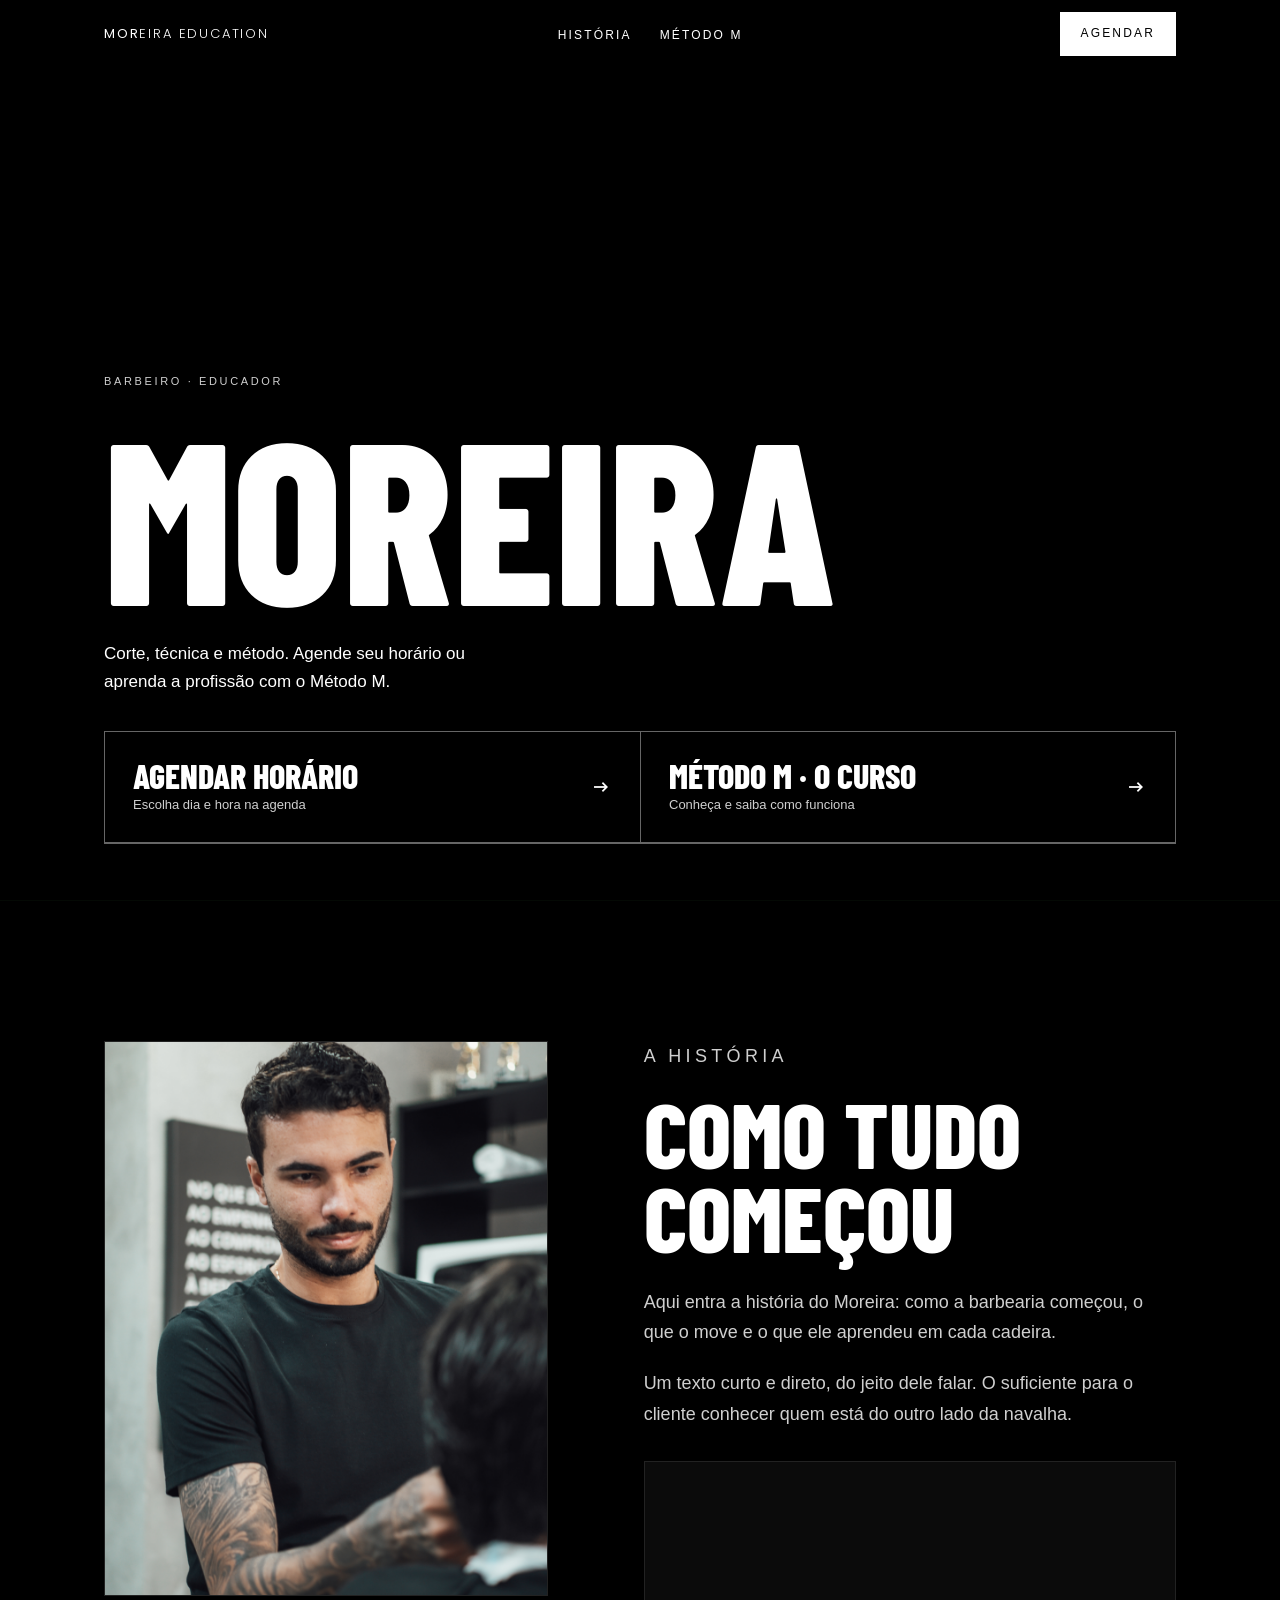
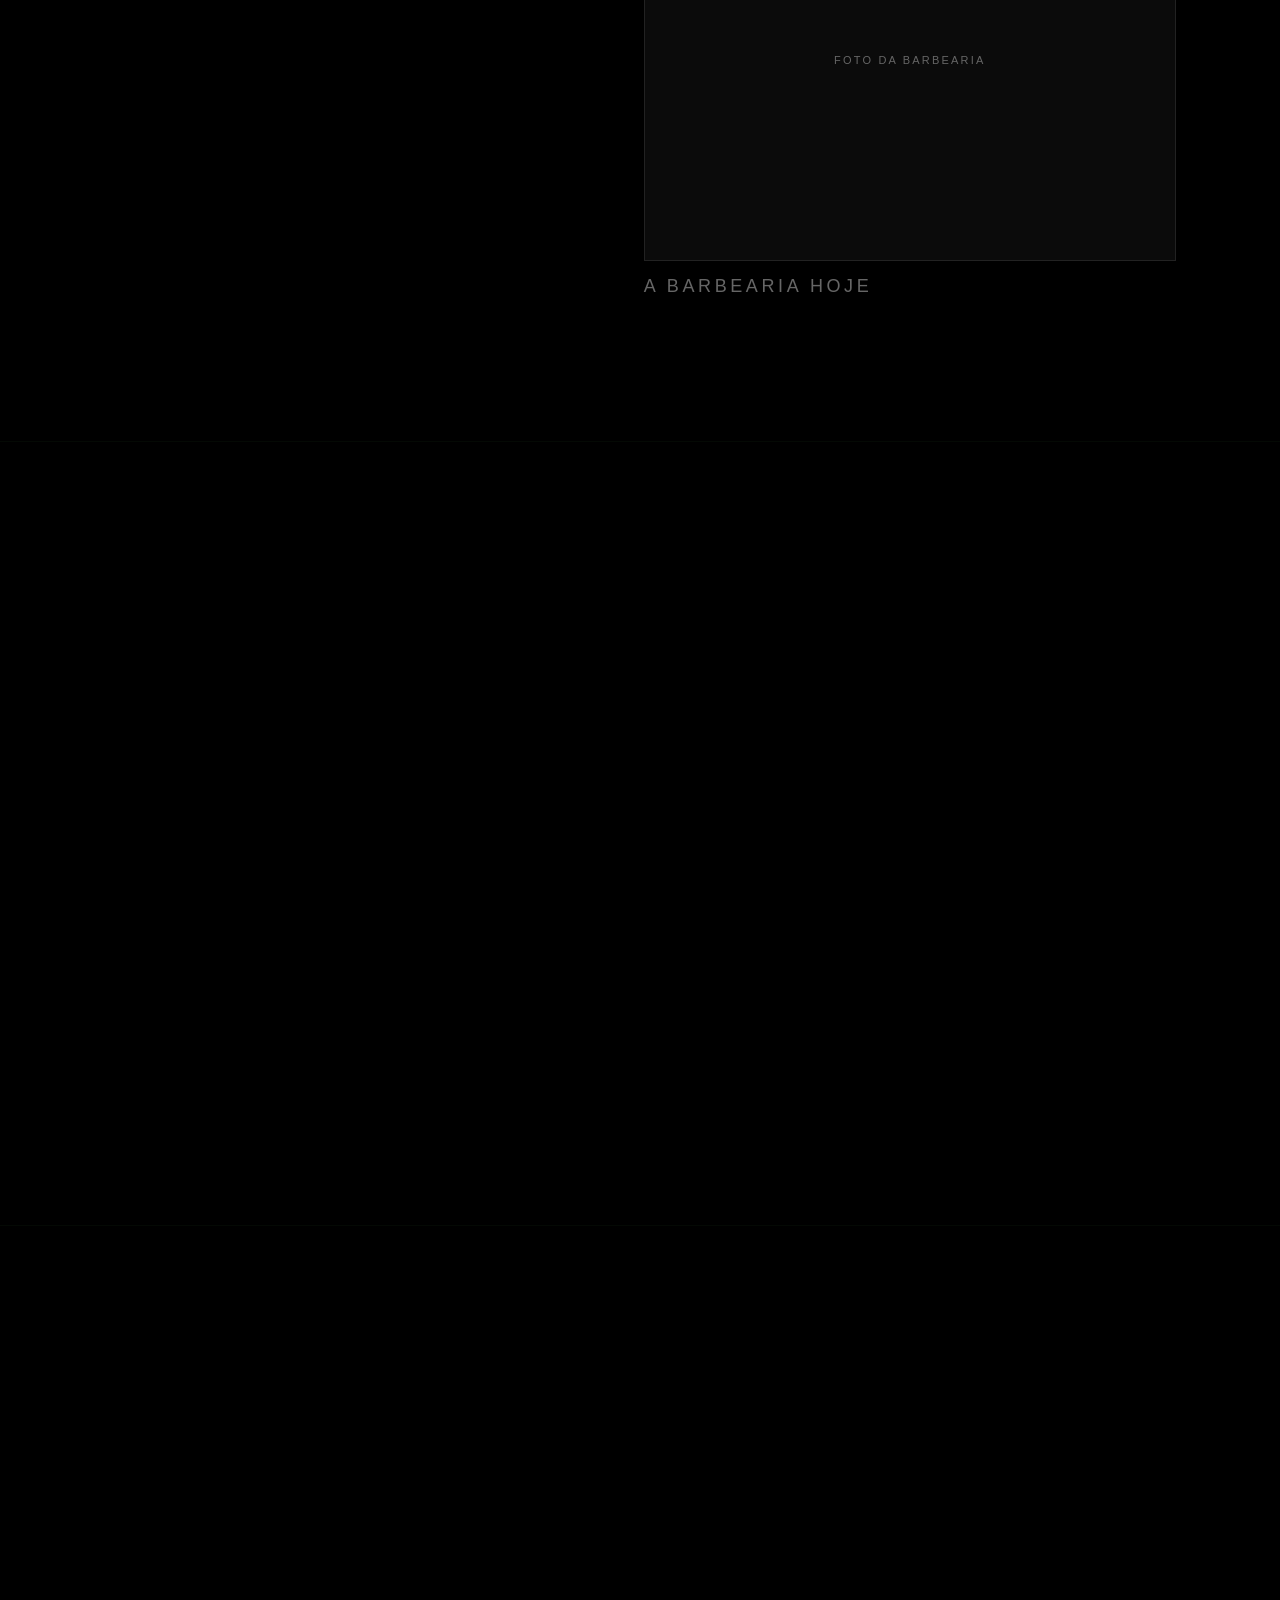
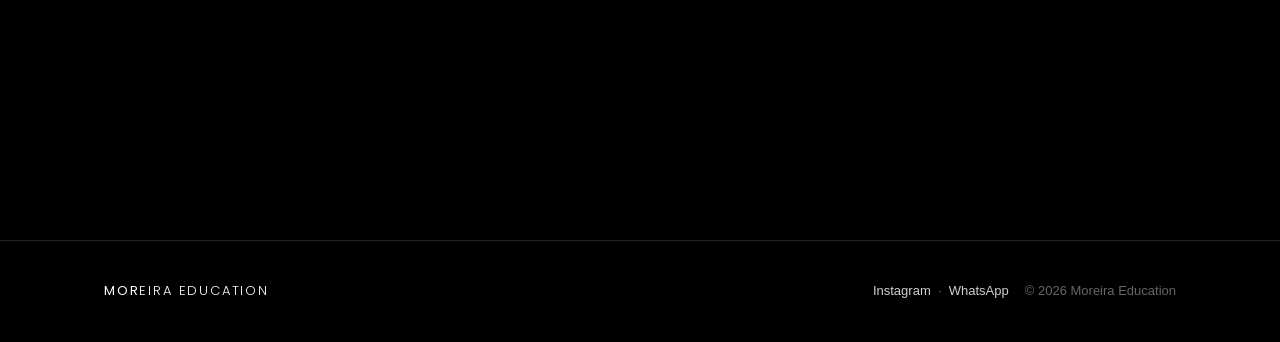
==== index.html @ 3496d78b "Add files via upload" ====
<!DOCTYPE html>
<html lang="pt-BR">

<head>
    <meta charset="utf-8">
    <meta name="viewport" content="width=device-width, initial-scale=1, viewport-fit=cover">
    <title>Moreira · Barbeiro e Método M</title>
    <link rel="preconnect" href="https://fonts.googleapis.com">
    <link rel="preconnect" href="https://fonts.gstatic.com" crossorigin>
    <link rel="stylesheet"
        href="https://fonts.googleapis.com/css2?family=Material+Symbols+Outlined:opsz,wght,FILL,GRAD@24,400,0,0&icon_names=arrow_right_alt" />
    <link
        href="https://fonts.googleapis.com/css2?family=Barlow+Condensed:wght@700;800&family=Poppins:wght@300;400&display=swap"
        rel="stylesheet">
    <link rel="stylesheet" href="styles.css">
</head>

<body>

    <header>
        <div class="wrap bar">
            <a href="#topo" class="wm" aria-label="Moreira Education"><b>MOR</b><i>EIRA EDUCATION</i></a>
            <nav aria-label="Principal"><a href="#historia">História</a><a href="#metodo">Método M</a></nav>
            <a class="btn" data-link="agenda" href="#">Agendar</a>
        </div>
    </header>

    <main id="topo">
        <section class="hero" id="hero">
            <div id="vid"></div>
            <div class="veil"></div>
            <div class="wrap">
                <div class="hero-top">
                    <div class="hero-text rv">
                        <p class="eyebrow">Barbeiro · Educador</p>
                        <h1>Moreira</h1>
                        <p class="sub">Corte, técnica e método. Agende seu horário ou aprenda a profissão com o Método
                            M.</p>
                    </div>
                    <div class="hero-foto" data-slot="moreiraPng" data-alt="Moreira"></div>
                </div>

                <div class="two rv">
                    <a data-link="agenda" href="#"><span>
                            <h3>Agendar horário</h3><small>Escolha dia e hora na agenda</small>
                        </span><span class="material-symbols-outlined ar">arrow_right_alt</span></a>
                    <a data-link="curso" href="#metodo"><span>
                            <h3>Método M · O curso</h3><small>Conheça e saiba como funciona</small>
                        </span><span class="material-symbols-outlined ar">arrow_right_alt</span></a>
                </div>
            </div>
        </section>

        <section id="historia">
            <div class="wrap story">
                <div class="a rv">
                    <div class="media r45" data-slot="moreira"><span class="ph">Foto do Moreira</span></div>
                </div>
                <div class="txt rv">
                    <p class="eyebrow">A história</p>
                    <h2>Como tudo começou</h2>
                    <p>Aqui entra a história do Moreira: como a barbearia começou, o que o move e o que ele aprendeu em
                        cada cadeira.</p>
                    <p>Um texto curto e direto, do jeito dele falar. O suficiente para o cliente conhecer quem está do
                        outro lado da navalha.</p>
                    <div class="b">
                        <div class="media r43" data-slot="barbearia" style="margin-top:32px"><span class="ph">Foto da
                                barbearia</span></div>
                        <p class="cap">A barbearia hoje</p>
                    </div>
                </div>
            </div>
        </section>

        <section id="metodo">
            <div class="wrap m">
                <div>
                    <p class="eyebrow rv">O curso</p>
                    <h2 class="rv">Método M</h2>
                    <p class="lead rv">O passo a passo que o Moreira usa na cadeira, organizado para você aprender com
                        clareza e aplicar desde o primeiro dia.</p>
                    <ul class="pts rv">
                        <li><span>01</span>Técnica explicada de forma simples</li>
                        <li><span>02</span>Do básico ao atendimento completo</li>
                        <li><span>03</span>Feito por quem vive a profissão</li>
                    </ul>
                    <a class="btn rv" data-link="curso" href="#">Saiba mais sobre o curso</a>
                </div>
                <div class="bigm rv" aria-hidden="true">M</div>
            </div>
        </section>

        <section class="cta" id="fim">
            <div class="wrap">
                <h2 class="rv">Pronto<br>pra começar?</h2>
                <div class="row rv">
                    <a class="btn" data-link="agenda" href="#">Agendar horário</a>
                    <a class="btn o" data-link="curso" href="#">Conhecer o Método M</a>
                </div>
            </div>
        </section>
    </main>

    <footer>
        <div class="wrap f">
            <span class="wm" style="color:var(--w)"><b>MOR</b><i>EIRA EDUCATION</i></span>
            <span><a href="#">Instagram</a> &nbsp;·&nbsp; <a href="#">WhatsApp</a></span>
            <span>© 2026 Moreira Education</span>
        </div>
    </footer>

    <div class="dock" id="dock">
        <a class="btn" data-link="agenda" href="#">Agendar</a>
        <a class="btn o" data-link="curso" href="#">Método M</a>
    </div>

    <script src="script.js"></script>
</body>

</html>
---- styles.css ----
:root {
    --k: #000000;
    --w: #fff;
    --g: #666;
    --l: #CFCFCF;
    --t: 'Barlow Condensed', 'Arial Narrow', 'Helvetica Neue', Arial, sans-serif;
    --b: Helvetica, 'Liberation Sans', Arial, sans-serif;
    --p: 'Poppins', Helvetica, Arial, sans-serif;
    --pad: 22px;
    box-sizing: border-box;
    padding-top: env(safe-area-inset-top, 0px)
}

*,
*::before,
*::after {
    box-sizing: inherit
}

html {
    scroll-behavior: smooth;
    scroll-padding-top: 60px;
    -webkit-text-size-adjust: 100%
}

body {
    margin: 0;
    background: var(--k);
    color: var(--w);
    font-family: var(--b);
    line-height: 1.6;
    font-size: 16px;
    padding-bottom: calc(84px + env(safe-area-inset-bottom, 0px))
}

a {
    color: inherit;
    text-decoration: none;
    -webkit-tap-highlight-color: transparent
}

p {
    margin: 0;
    color: var(--l)
}

.wrap {
    max-width: 1200px;
    margin: 0 auto;
    padding: 0 var(--pad)
}

h1,
h2,
h3 {
    font-family: var(--t);
    font-weight: 800;
    text-transform: uppercase;
    line-height: .92;
    margin: 0
}

h1 {
    font-size: clamp(88px, 27vw, 230px)
}

h2 {
    font-size: clamp(46px, 14vw, 92px)
}

h3 {
    font-size: 34px
}

.eyebrow {
    font-size: 11px;
    letter-spacing: .24em;
    text-transform: uppercase;
    color: var(--l);
    margin-bottom: 18px
}

section {
    padding: 72px 0;
    border-top: 1px solid #2422
}

.wm {
    font-family: var(--p);
    text-transform: uppercase;
    letter-spacing: .14em;
    font-size: 13px;
    white-space: nowrap
}

.wm b {
    font-weight: 400
}

.wm i {
    font-style: normal;
    font-weight: 300
}

header {
    position: fixed;
    top: 0;
    left: 0;
    right: 0;
    z-index: 20;
    padding-top: env(safe-area-inset-top, 0px);
    background: rgba(0, 0, 0, .72);
    -webkit-backdrop-filter: blur(8px);
    backdrop-filter: blur(8px)
}

.bar {
    display: flex;
    align-items: center;
    justify-content: space-between;
    height: 56px;
    gap: 16px
}

.bar nav,
.bar .btn {
    display: none
}

.btn {
    display: block;
    text-align: center;
    font-size: 12px;
    letter-spacing: .18em;
    text-transform: uppercase;
    padding: 19px 24px;
    border: 1px solid var(--w);
    background: var(--w);
    color: var(--k);
    transition: background .3s, color .3s
}

.btn:active,
.btn:hover {
    background: var(--k);
    color: var(--w);
}

.btn.o {
    background: transparent;
    color: var(--w)
}

.btn.o:active,
.btn.o:hover {
    background: var(--w);
    color: var(--k)
}

/* hero com vídeo */
.hero {
    position: relative;
    border-top: 0;
    min-height: 100svh;
    display: flex;
    flex-direction: column;
    justify-content: flex-end;
    padding: 96px 0 28px;
    overflow: hidden
}

.hero video {
    position: absolute;
    inset: 0;
    width: 100%;
    height: 100%;
    object-fit: cover
}

.veil {
    position: absolute;
    inset: 0;
    background: rgba(0, 0, 0, .5)
}

.hero .wrap {
    position: relative;
    width: 100%
}

.hero .sub {
    font-size: 17px;
    max-width: 420px;
    margin: 20px 0 36px;
    color: var(--w)
}

.two {
    border-top: 1px solid rgba(255, 255, 255, .4)
}

.two a {
    display: flex;
    justify-content: space-between;
    align-items: center;
    gap: 16px;
    padding: 22px 0;
    border-bottom: 1px solid rgba(255, 255, 255, .4);
    background: rgba(0, 0, 0, .35);
    transition: padding .3s
}

.two a:active {
    padding-left: 10px
}

.two small {
    display: block;
    margin-top: 6px;
    font-size: 13px;
    color: var(--l);
    line-height: 1.3
}

.two .ar {
    font-size: 22px
}


/* mídia */
.media {
    position: relative;
    background: #0b0b0b;
    border: 1px solid #222;
    overflow: hidden
}

.media img {
    display: block;
    width: 100%;
    height: 100%;
    object-fit: cover
}

.media .ph {
    position: absolute;
    inset: 0;
    display: flex;
    align-items: center;
    justify-content: center;
    text-align: center;
    padding: 16px;
    font-size: 11px;
    letter-spacing: .2em;
    text-transform: uppercase;
    color: var(--g)
}

.r45 {
    aspect-ratio: 4/5
}

.r43 {
    aspect-ratio: 4/3
}

/* história */
.story {
    display: grid;
    gap: 36px
}

.story .txt p {
    font-size: 18px;
    line-height: 1.7
}

.story .txt p+p {
    margin-top: 20px
}

.story .txt h2 {
    margin-bottom: 28px
}

.cap {
    font-size: 11px;
    letter-spacing: .2em;
    text-transform: uppercase;
    color: var(--g);
    margin-top: 10px
}

.story .b {
    margin-top: 8px
}

/* método */
.m .lead {
    font-size: 18px;
    margin: 26px 0 32px
}

.pts {
    list-style: none;
    margin: 0 0 36px;
    padding: 0;
    border-top: 1px solid #333
}

.pts li {
    padding: 16px 0;
    border-bottom: 1px solid #333;
    font-size: 15px;
    color: var(--l);
    display: flex;
    gap: 18px
}

.pts li span {
    color: var(--g);
    font-size: 12px;
    letter-spacing: .2em;
    padding-top: 3px
}

.bigm {
    display: none
}

.cta h2 {
    font-size: clamp(54px, 17vw, 130px);
    margin-bottom: 36px
}

.cta .row {
    display: grid;
    gap: 12px
}

footer {
    border-top: 1px solid #222;
    padding: 40px 0
}

.f {
    display: grid;
    gap: 16px;
    font-size: 13px;
    color: var(--g)
}

.f a {
    color: var(--l)
}

.dock {
    position: fixed;
    left: 0;
    right: 0;
    bottom: 0;
    z-index: 25;
    display: grid;
    grid-template-columns: 1fr 1fr;
    gap: 8px;
    padding: 10px var(--pad) calc(10px + env(safe-area-inset-bottom, 0px));
    background: var(--k);
    border-top: 1px solid #333;
    transform: translateY(110%);
    transition: transform .4s ease
}

.dock.show {
    transform: none
}

.dock .btn {
    padding: 16px 6px
}

.rv {
    opacity: 0;
    transform: translateX(90px);
    transition: opacity 1s ease, transform 1s ease
}

.rv.in {
    opacity: 1;
    transform: none;
    transition: 0.8s
}

.btn.rv.in {
    transition: 0.4s
}



@media (prefers-reduced-motion:reduce) {
    .rv {
        opacity: 1;
        transform: none;
        transition: none
    }

    html {
        scroll-behavior: auto
    }

    .dock {
        transition: none
    }
}

:focus-visible {
    outline: 2px solid var(--l);
    outline-offset: 3px
}

.hero-top {
    position: relative;
    min-height: 380px;
    display: flex;
    flex-direction: column;
    justify-content: flex-end
}

.hero-text {
    position: relative;
    z-index: 2
}

.hero-foto {
    position: absolute;
    right: calc(var(--pad) * -1);
    bottom: 0;
    height: 105%;
    max-width: 72%;
    z-index: 1
}

.hero-foto img {
    display: block;
    height: 70%;
    width: auto;
    object-fit: contain;
    object-position: bottom right
}

.hero .sub {
    display: none
}

@media (min-width:860px) {
    .hero .sub {
        display: block
    }

    .hero-top {
        min-height: 520px
    }

    .hero-foto {
        right: 0;
        height: 100%
    }

    :root {
        --pad: clamp(32px, 5vw, 72px)
    }

    body {
        font-size: 17px;
        padding-bottom: 0
    }

    section {
        padding: 140px 0
    }

    .bar {
        height: 68px
    }

    .bar nav {
        display: block
    }

    .bar nav a {
        font-size: 12px;
        letter-spacing: .18em;
        text-transform: uppercase;
        margin-right: 28px
    }

    .bar .btn {
        display: inline-block;
        padding: 11px 20px
    }

    header {
        position: fixed
    }

    .hero {
        padding-bottom: 56px
    }

    .two {
        display: grid;
        grid-template-columns: 1fr 1fr;
        gap: 0;
        border: 1px solid rgba(255, 255, 255, .4)
    }

    .two a {
        padding: 28px;
        border-bottom: 1px solid rgba(255, 255, 255, .4)
    }

    .two a+a {
        border-left: 1px solid rgba(255, 255, 255, .4)
    }

    .two a:hover {
        transition: 0.4s;
        background: var(--w);
        color: var(--k)
    }

    .two a:hover small {
        color: #333;
    }

    .two .ar {
        transition: 0.3s;
        color: var(--w);
    }

    .two a:hover .ar {
        display: inline-block;
        color: #333;
        transform: rotate(-35deg);
        font-size: 30px;
        font-weight: bolder;
    }

    .story {
        grid-template-columns: 5fr 6fr;
        gap: 96px;
        align-items: start
    }

    .m {
        display: grid;
        grid-template-columns: 7fr 5fr;
        gap: 96px;
        align-items: end
    }

    .m .btn {
        display: inline-block
    }

    .bigm {
        display: block;
        font-family: var(--t);
        font-weight: 800;
        font-size: clamp(220px, 28vw, 380px);
        line-height: .75;
        text-align: right
    }

    .cta .row {
        display: flex
    }

    .cta .btn {
        display: inline-block
    }

    .f {
        grid-template-columns: 1fr auto auto;
        align-items: center
    }

    .dock {
        display: none
    }
}
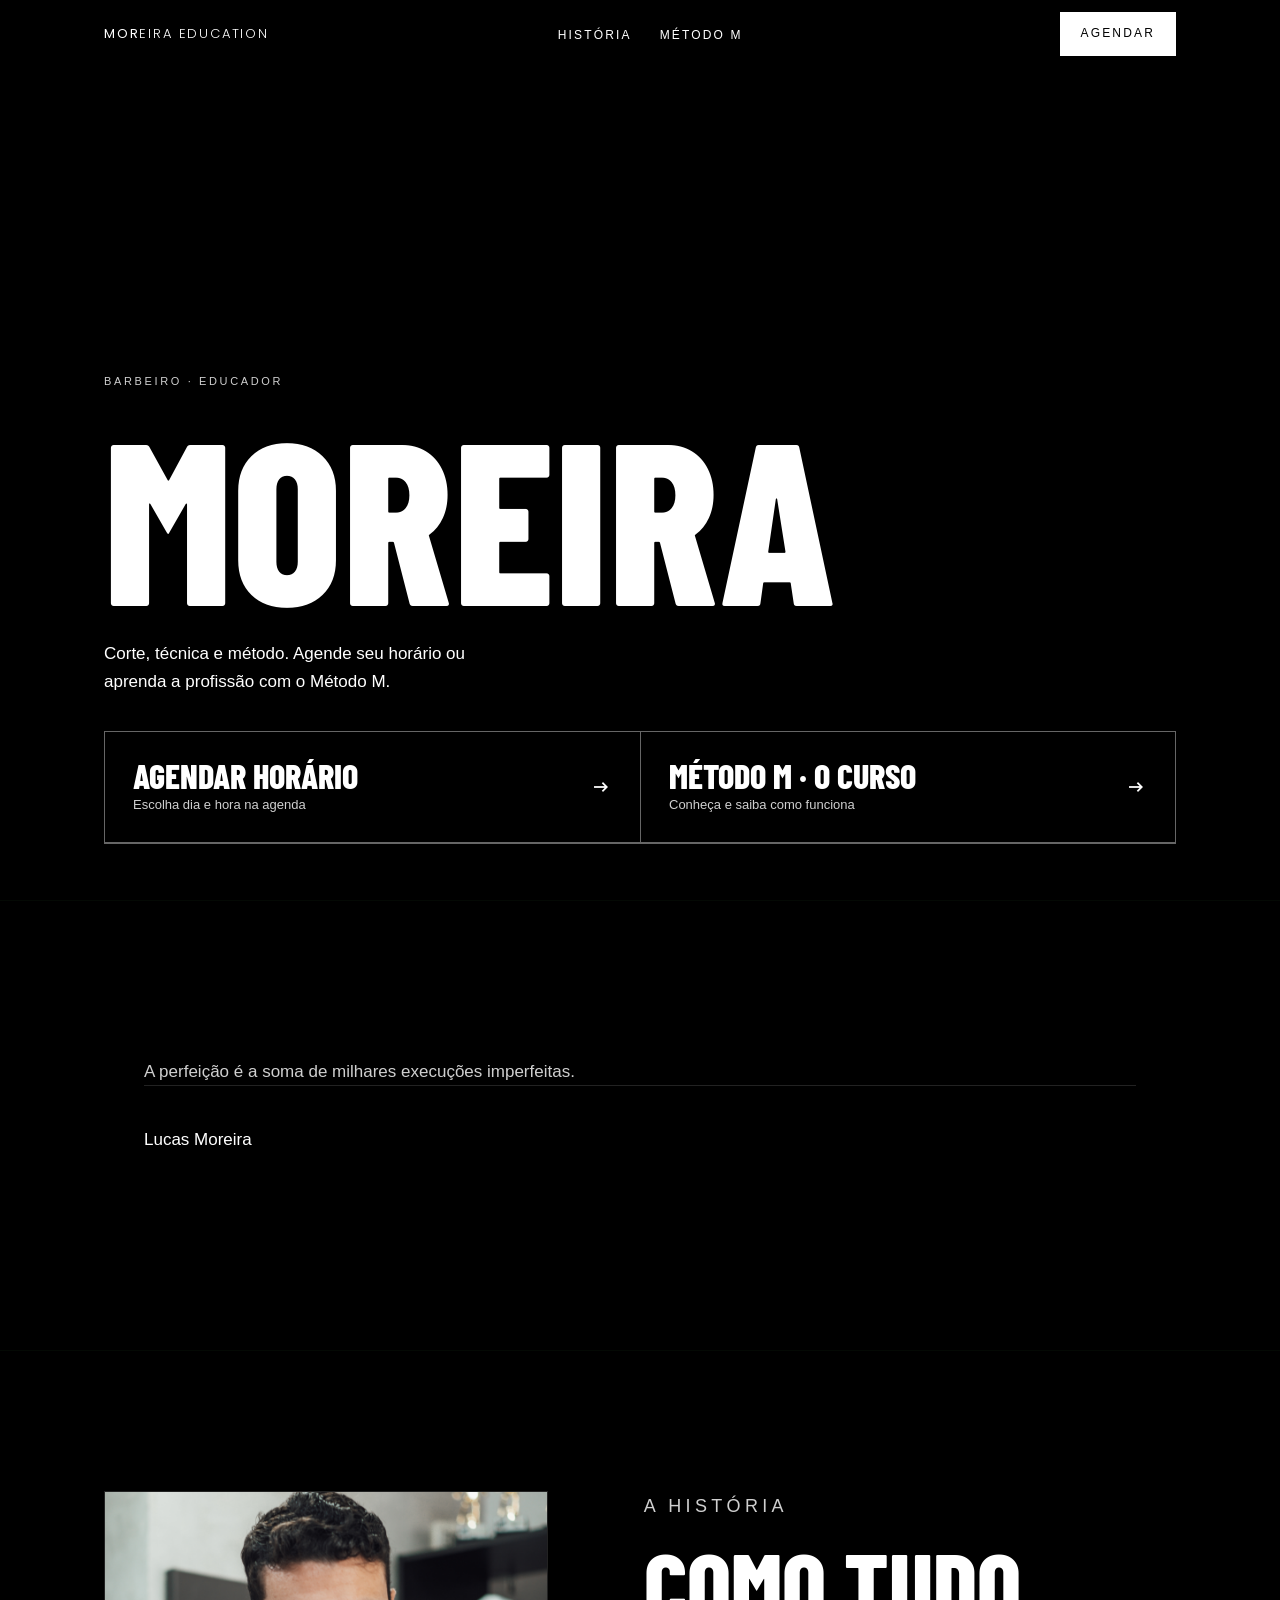
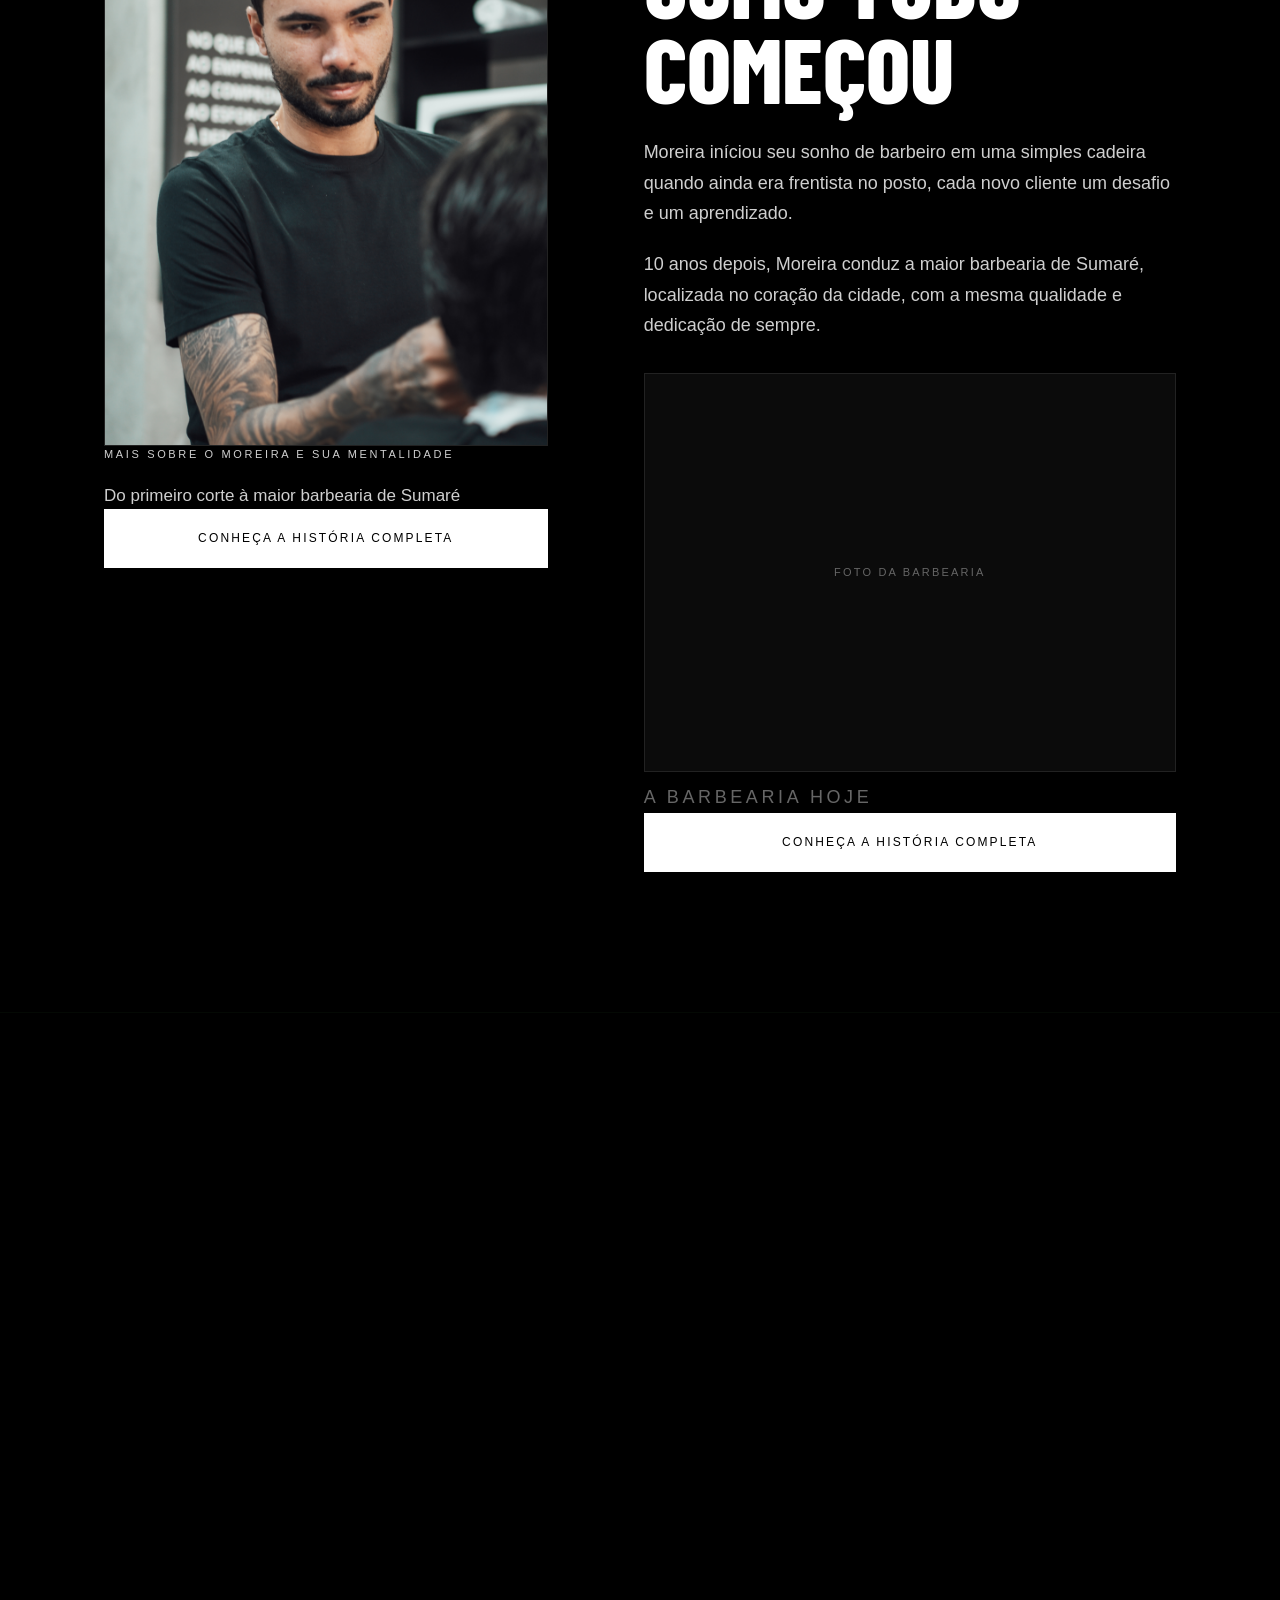
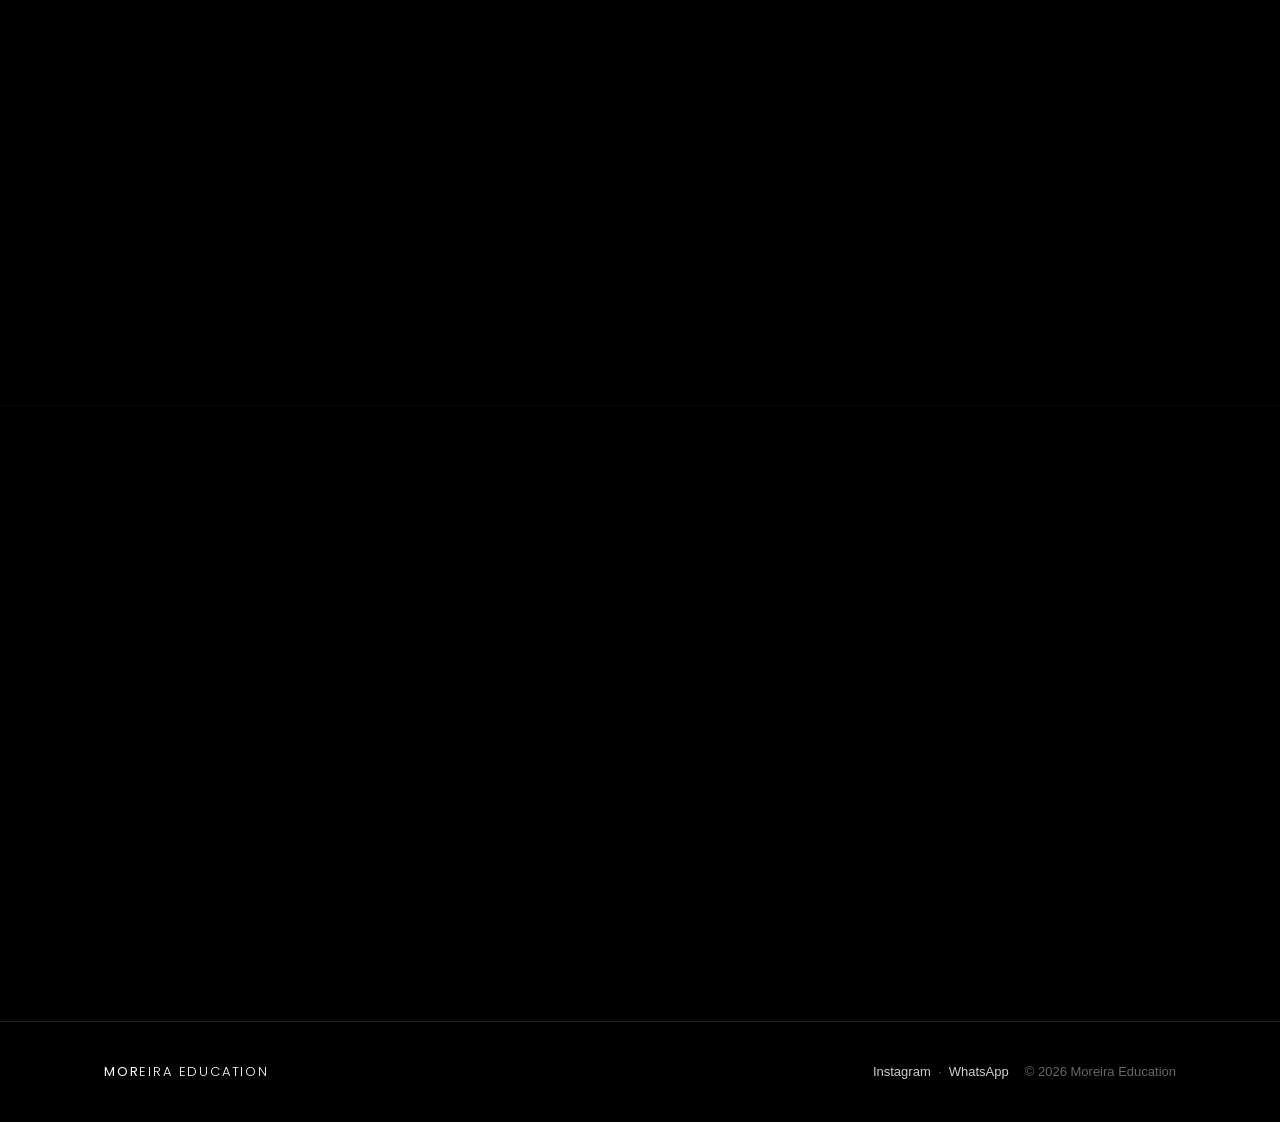
==== commit a3d39180: "Add quote section and update story content in HTML" ====
--- a/index.html
+++ b/index.html
@@ -51,22 +51,35 @@
             </div>
         </section>
 
+        <section class="citacao">
+            <div class="wrap">
+                <blockquote class="quote rv">
+                    <p>A perfeição é a soma de milhares execuções imperfeitas.</p>
+                    <footer>Lucas Moreira</footer>
+                </blockquote>
+            </div>
+        </section>
+
         <section id="historia">
             <div class="wrap story">
                 <div class="a rv">
                     <div class="media r45" data-slot="moreira"><span class="ph">Foto do Moreira</span></div>
+                    <div class="hist-cta">
+                        <p class="eyebrow">Mais sobre o Moreira e sua mentalidade</p>
+                        <p class="hist-t">Do primeiro corte à maior barbearia de Sumaré</p>
+                        <a class="btn btn-hist" href="historia.html">Conheça a história completa</a>
+                    </div>
                 </div>
                 <div class="txt rv">
                     <p class="eyebrow">A história</p>
                     <h2>Como tudo começou</h2>
-                    <p>Aqui entra a história do Moreira: como a barbearia começou, o que o move e o que ele aprendeu em
-                        cada cadeira.</p>
-                    <p>Um texto curto e direto, do jeito dele falar. O suficiente para o cliente conhecer quem está do
-                        outro lado da navalha.</p>
+                    <p>Moreira iníciou seu sonho de barbeiro em uma simples cadeira quando ainda era frentista no posto, cada novo cliente um desafio e um aprendizado.</p>
+                    <p>10 anos depois, Moreira conduz a maior barbearia de Sumaré, localizada no coração da cidade, com a mesma qualidade e dedicação de sempre.</p>
                     <div class="b">
                         <div class="media r43" data-slot="barbearia" style="margin-top:32px"><span class="ph">Foto da
                                 barbearia</span></div>
                         <p class="cap">A barbearia hoje</p>
+                        <a class="btn btn-hist-m" href="historia.html">Conheça a história completa</a>
                     </div>
                 </div>
             </div>
@@ -86,7 +99,7 @@
                     </ul>
                     <a class="btn rv" data-link="curso" href="#">Saiba mais sobre o curso</a>
                 </div>
-                <div class="bigm rv" aria-hidden="true">M</div>
+                <div class="bigm rv"><img src="img/logo branco.png" alt="Método M"></div>
             </div>
         </section>
 
@@ -117,4 +130,4 @@
     <script src="script.js"></script>
 </body>
 
-</html>+</html>
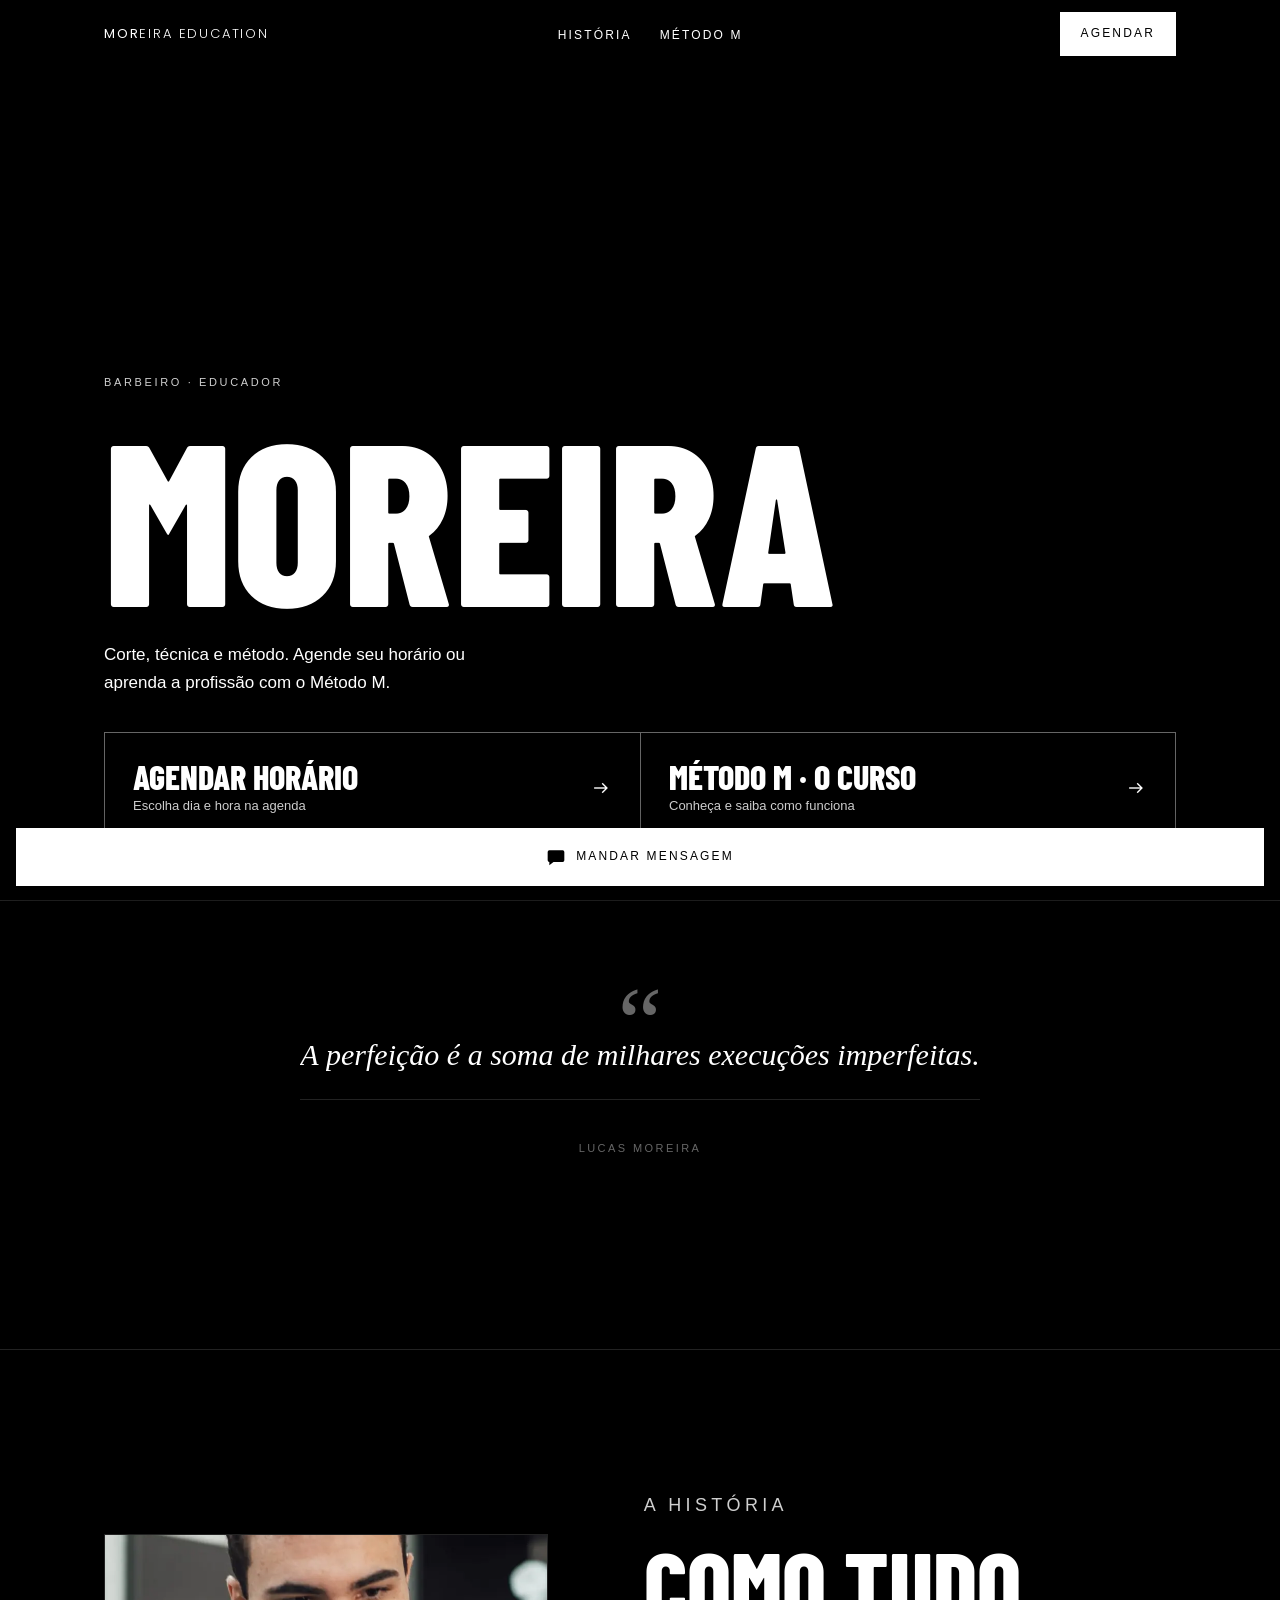
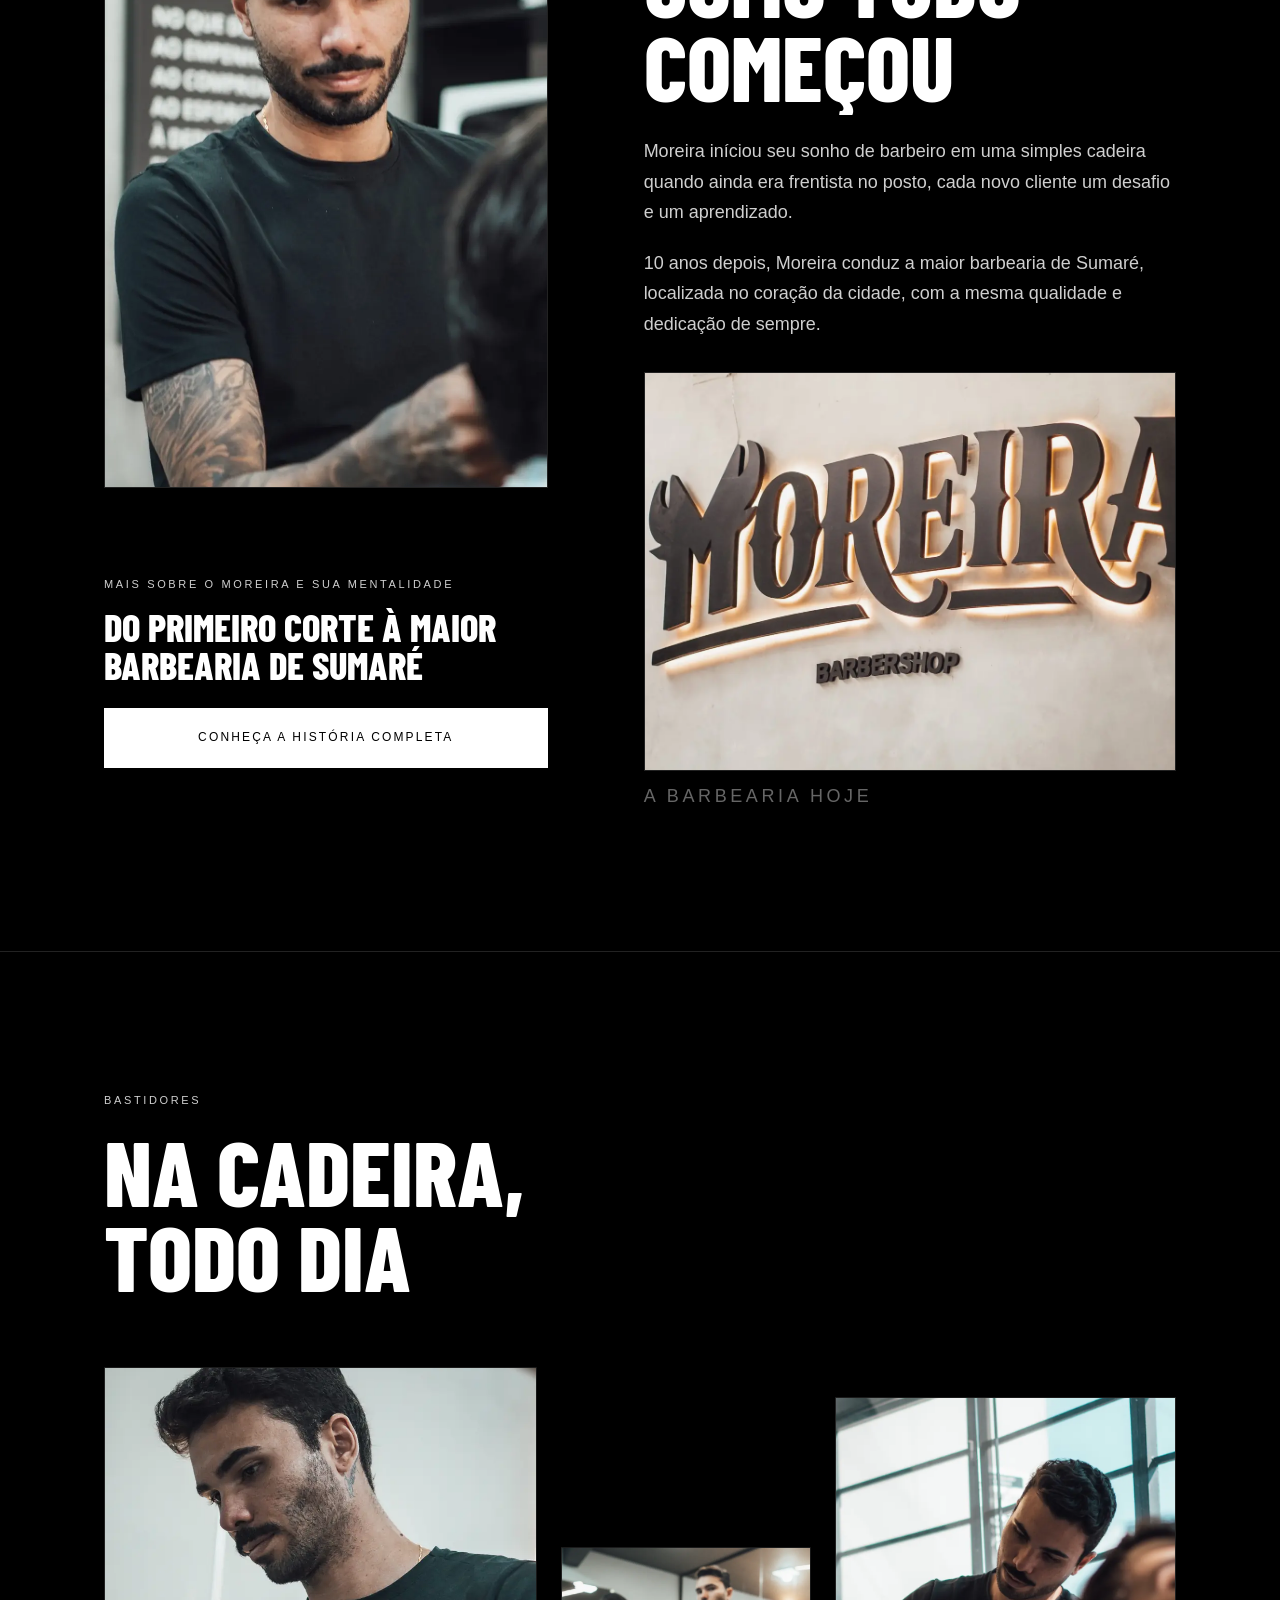
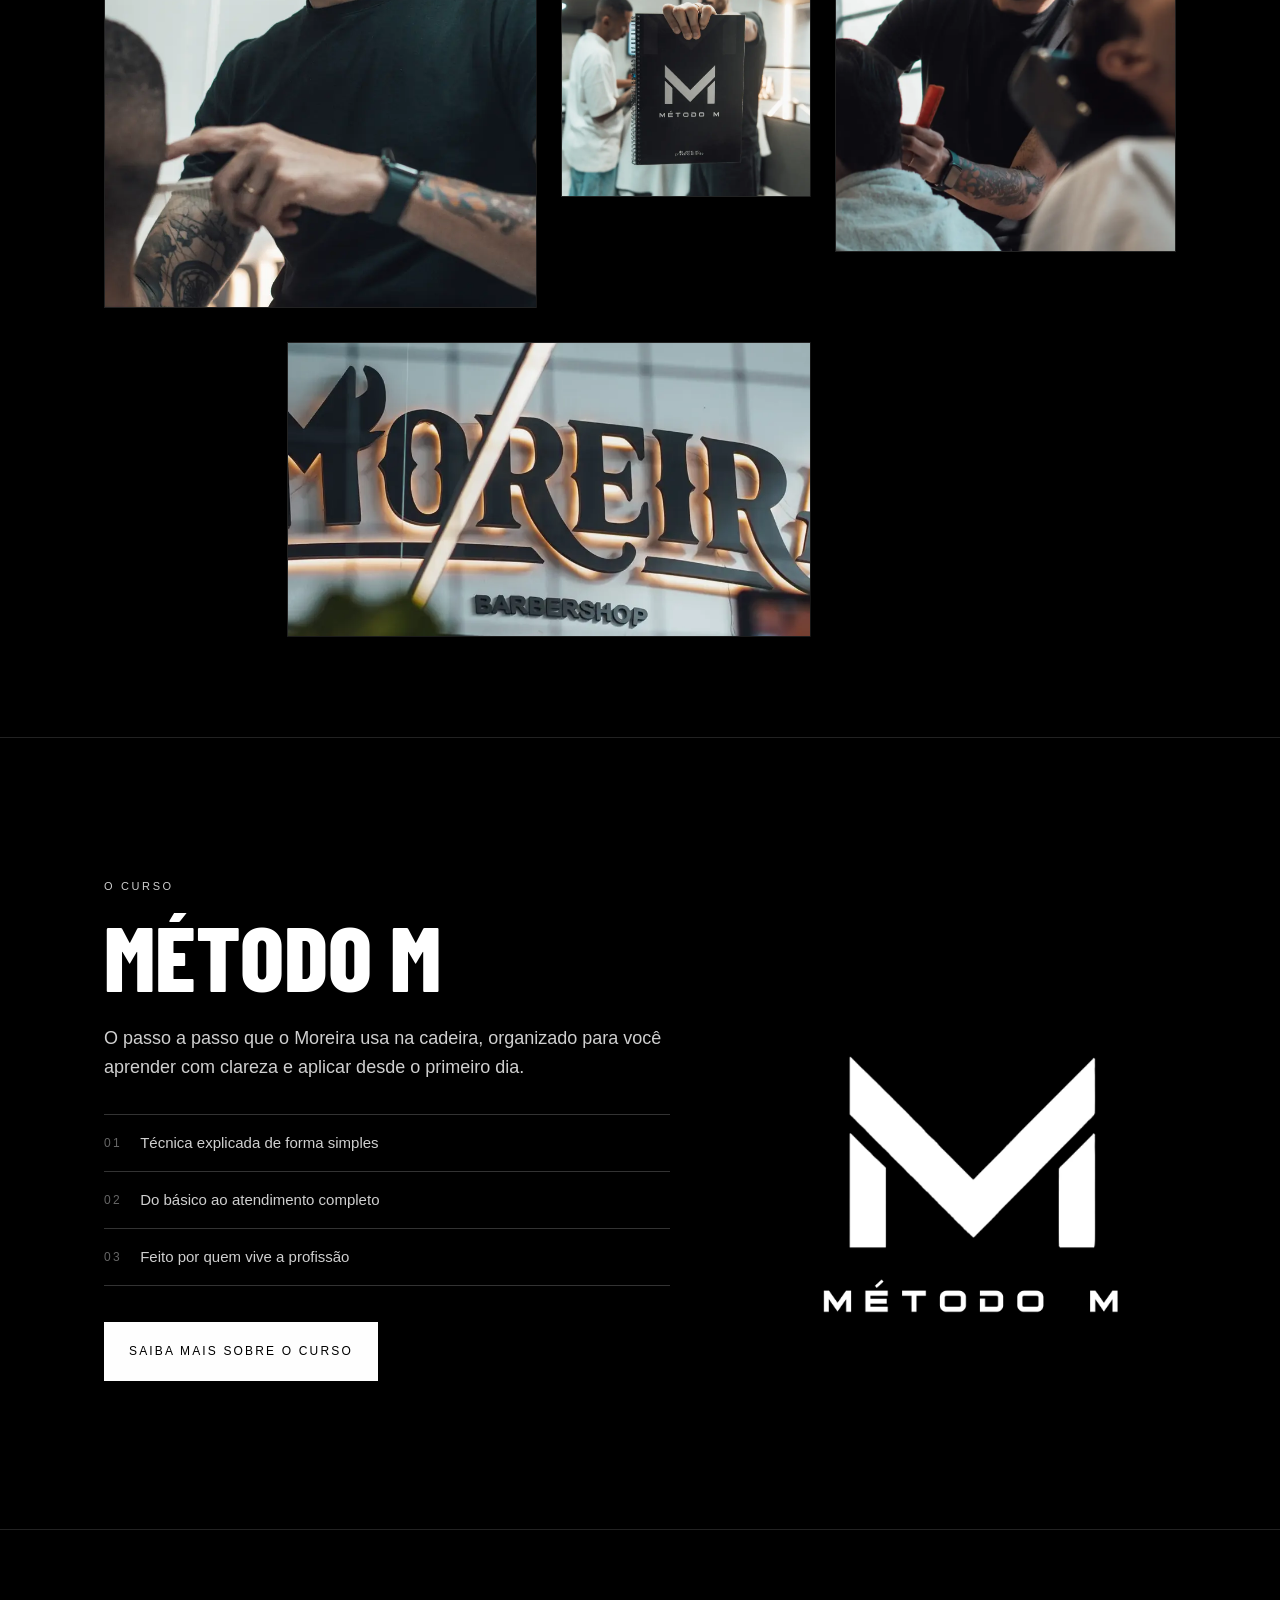
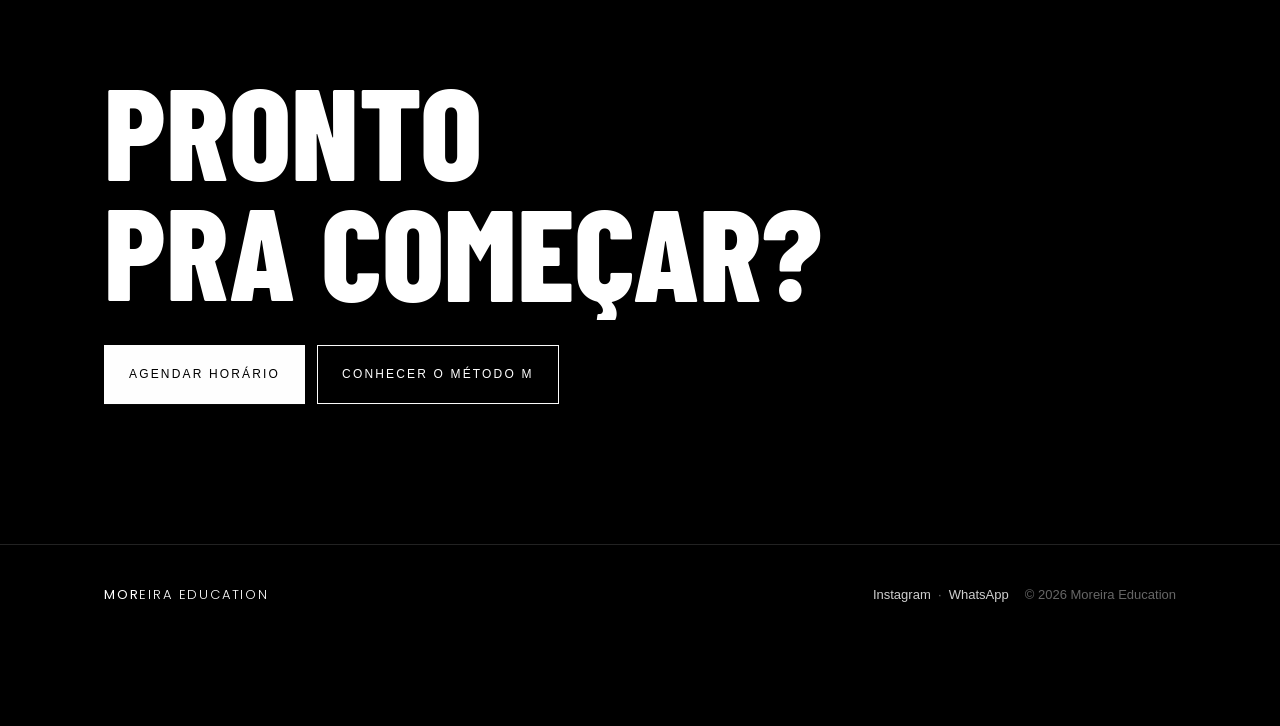
==== commit 4ba7792e: "Add files via upload" ====
--- a/index.html
+++ b/index.html
@@ -15,12 +15,12 @@
     <link rel="stylesheet" href="styles.css">
 </head>
 
-<body>
+<body class="mt">
 
     <header>
         <div class="wrap bar">
             <a href="#topo" class="wm" aria-label="Moreira Education"><b>MOR</b><i>EIRA EDUCATION</i></a>
-            <nav aria-label="Principal"><a href="#historia">História</a><a href="#metodo">Método M</a></nav>
+            <nav aria-label="Principal"><a href="#historia">História</a><a href="metodo.html">Método M</a></nav>
             <a class="btn" data-link="agenda" href="#">Agendar</a>
         </div>
     </header>
@@ -44,7 +44,7 @@
                     <a data-link="agenda" href="#"><span>
                             <h3>Agendar horário</h3><small>Escolha dia e hora na agenda</small>
                         </span><span class="material-symbols-outlined ar">arrow_right_alt</span></a>
-                    <a data-link="curso" href="#metodo"><span>
+                    <a data-link="curso" href="metodo.html"><span>
                             <h3>Método M · O curso</h3><small>Conheça e saiba como funciona</small>
                         </span><span class="material-symbols-outlined ar">arrow_right_alt</span></a>
                 </div>
@@ -85,6 +85,18 @@
             </div>
         </section>
 
+        <section class="galeria">
+            <div class="wrap"><p class="eyebrow">Bastidores</p>
+                <h2>Na cadeira,<br>todo dia</h2>
+            </div>
+            <div class="gal">
+                <div class="media" data-slot="galeria1" data-s="30"><span class="ph">Foto 1</span></div>
+                <div class="media" data-slot="galeria2" data-s="70"><span class="ph">Foto 2</span></div>
+                <div class="media" data-slot="galeria3" data-s="20"><span class="ph">Foto 3</span></div>
+                <div class="media" data-slot="galeria4" data-s="40"><span class="ph">Foto 4</span></div>
+            </div>
+        </section>
+
         <section id="metodo">
             <div class="wrap m">
                 <div>
@@ -99,7 +111,7 @@
                     </ul>
                     <a class="btn rv" data-link="curso" href="#">Saiba mais sobre o curso</a>
                 </div>
-                <div class="bigm rv"><img src="img/logo branco.png" alt="Método M"></div>
+                <div class="bigm rv"><img src="img/logo-branco.webp" alt="Método M"></div>
             </div>
         </section>
 
@@ -122,12 +134,13 @@
         </div>
     </footer>
 
-    <div class="dock" id="dock">
-        <a class="btn" data-link="agenda" href="#">Agendar</a>
-        <a class="btn o" data-link="curso" href="#">Método M</a>
-    </div>
+    <a class="btn wpp" data-link="wpp" href="#"><svg viewBox="0 0 24 24" fill="currentColor" aria-hidden="true"><path d="M4 4h16a2 2 0 0 1 2 2v10a2 2 0 0 1-2 2H9l-5 4v-4a2 2 0 0 1-2-2V6a2 2 0 0 1 2-2z"/></svg>Mandar mensagem</a>
 
+    <script src="vendor/gsap.min.js"></script>
+    <script src="vendor/ScrollTrigger.min.js"></script>
+    <script src="vendor/lenis.min.js"></script>
     <script src="script.js"></script>
+    <script src="fx.js"></script>
 </body>
 
-</html>
+</html>
--- a/styles.css
+++ b/styles.css
@@ -1,590 +1 @@
-:root {
-    --k: #000000;
-    --w: #fff;
-    --g: #666;
-    --l: #CFCFCF;
-    --t: 'Barlow Condensed', 'Arial Narrow', 'Helvetica Neue', Arial, sans-serif;
-    --b: Helvetica, 'Liberation Sans', Arial, sans-serif;
-    --p: 'Poppins', Helvetica, Arial, sans-serif;
-    --pad: 22px;
-    box-sizing: border-box;
-    padding-top: env(safe-area-inset-top, 0px)
-}
-
-*,
-*::before,
-*::after {
-    box-sizing: inherit
-}
-
-html {
-    scroll-behavior: smooth;
-    scroll-padding-top: 60px;
-    -webkit-text-size-adjust: 100%
-}
-
-body {
-    margin: 0;
-    background: var(--k);
-    color: var(--w);
-    font-family: var(--b);
-    line-height: 1.6;
-    font-size: 16px;
-    padding-bottom: calc(84px + env(safe-area-inset-bottom, 0px))
-}
-
-a {
-    color: inherit;
-    text-decoration: none;
-    -webkit-tap-highlight-color: transparent
-}
-
-p {
-    margin: 0;
-    color: var(--l)
-}
-
-.wrap {
-    max-width: 1200px;
-    margin: 0 auto;
-    padding: 0 var(--pad)
-}
-
-h1,
-h2,
-h3 {
-    font-family: var(--t);
-    font-weight: 800;
-    text-transform: uppercase;
-    line-height: .92;
-    margin: 0
-}
-
-h1 {
-    font-size: clamp(88px, 27vw, 230px)
-}
-
-h2 {
-    font-size: clamp(46px, 14vw, 92px)
-}
-
-h3 {
-    font-size: 34px
-}
-
-.eyebrow {
-    font-size: 11px;
-    letter-spacing: .24em;
-    text-transform: uppercase;
-    color: var(--l);
-    margin-bottom: 18px
-}
-
-section {
-    padding: 72px 0;
-    border-top: 1px solid #2422
-}
-
-.wm {
-    font-family: var(--p);
-    text-transform: uppercase;
-    letter-spacing: .14em;
-    font-size: 13px;
-    white-space: nowrap
-}
-
-.wm b {
-    font-weight: 400
-}
-
-.wm i {
-    font-style: normal;
-    font-weight: 300
-}
-
-header {
-    position: fixed;
-    top: 0;
-    left: 0;
-    right: 0;
-    z-index: 20;
-    padding-top: env(safe-area-inset-top, 0px);
-    background: rgba(0, 0, 0, .72);
-    -webkit-backdrop-filter: blur(8px);
-    backdrop-filter: blur(8px)
-}
-
-.bar {
-    display: flex;
-    align-items: center;
-    justify-content: space-between;
-    height: 56px;
-    gap: 16px
-}
-
-.bar nav,
-.bar .btn {
-    display: none
-}
-
-.btn {
-    display: block;
-    text-align: center;
-    font-size: 12px;
-    letter-spacing: .18em;
-    text-transform: uppercase;
-    padding: 19px 24px;
-    border: 1px solid var(--w);
-    background: var(--w);
-    color: var(--k);
-    transition: background .3s, color .3s
-}
-
-.btn:active,
-.btn:hover {
-    background: var(--k);
-    color: var(--w);
-}
-
-.btn.o {
-    background: transparent;
-    color: var(--w)
-}
-
-.btn.o:active,
-.btn.o:hover {
-    background: var(--w);
-    color: var(--k)
-}
-
-/* hero com vídeo */
-.hero {
-    position: relative;
-    border-top: 0;
-    min-height: 100svh;
-    display: flex;
-    flex-direction: column;
-    justify-content: flex-end;
-    padding: 96px 0 28px;
-    overflow: hidden
-}
-
-.hero video {
-    position: absolute;
-    inset: 0;
-    width: 100%;
-    height: 100%;
-    object-fit: cover
-}
-
-.veil {
-    position: absolute;
-    inset: 0;
-    background: rgba(0, 0, 0, .5)
-}
-
-.hero .wrap {
-    position: relative;
-    width: 100%
-}
-
-.hero .sub {
-    font-size: 17px;
-    max-width: 420px;
-    margin: 20px 0 36px;
-    color: var(--w)
-}
-
-.two {
-    border-top: 1px solid rgba(255, 255, 255, .4)
-}
-
-.two a {
-    display: flex;
-    justify-content: space-between;
-    align-items: center;
-    gap: 16px;
-    padding: 22px 0;
-    border-bottom: 1px solid rgba(255, 255, 255, .4);
-    background: rgba(0, 0, 0, .35);
-    transition: padding .3s
-}
-
-.two a:active {
-    padding-left: 10px
-}
-
-.two small {
-    display: block;
-    margin-top: 6px;
-    font-size: 13px;
-    color: var(--l);
-    line-height: 1.3
-}
-
-.two .ar {
-    font-size: 22px
-}
-
-
-/* mídia */
-.media {
-    position: relative;
-    background: #0b0b0b;
-    border: 1px solid #222;
-    overflow: hidden
-}
-
-.media img {
-    display: block;
-    width: 100%;
-    height: 100%;
-    object-fit: cover
-}
-
-.media .ph {
-    position: absolute;
-    inset: 0;
-    display: flex;
-    align-items: center;
-    justify-content: center;
-    text-align: center;
-    padding: 16px;
-    font-size: 11px;
-    letter-spacing: .2em;
-    text-transform: uppercase;
-    color: var(--g)
-}
-
-.r45 {
-    aspect-ratio: 4/5
-}
-
-.r43 {
-    aspect-ratio: 4/3
-}
-
-/* história */
-.story {
-    display: grid;
-    gap: 36px
-}
-
-.story .txt p {
-    font-size: 18px;
-    line-height: 1.7
-}
-
-.story .txt p+p {
-    margin-top: 20px
-}
-
-.story .txt h2 {
-    margin-bottom: 28px
-}
-
-.cap {
-    font-size: 11px;
-    letter-spacing: .2em;
-    text-transform: uppercase;
-    color: var(--g);
-    margin-top: 10px
-}
-
-.story .b {
-    margin-top: 8px
-}
-
-/* método */
-.m .lead {
-    font-size: 18px;
-    margin: 26px 0 32px
-}
-
-.pts {
-    list-style: none;
-    margin: 0 0 36px;
-    padding: 0;
-    border-top: 1px solid #333
-}
-
-.pts li {
-    padding: 16px 0;
-    border-bottom: 1px solid #333;
-    font-size: 15px;
-    color: var(--l);
-    display: flex;
-    gap: 18px
-}
-
-.pts li span {
-    color: var(--g);
-    font-size: 12px;
-    letter-spacing: .2em;
-    padding-top: 3px
-}
-
-.bigm {
-    display: none
-}
-
-.cta h2 {
-    font-size: clamp(54px, 17vw, 130px);
-    margin-bottom: 36px
-}
-
-.cta .row {
-    display: grid;
-    gap: 12px
-}
-
-footer {
-    border-top: 1px solid #222;
-    padding: 40px 0
-}
-
-.f {
-    display: grid;
-    gap: 16px;
-    font-size: 13px;
-    color: var(--g)
-}
-
-.f a {
-    color: var(--l)
-}
-
-.dock {
-    position: fixed;
-    left: 0;
-    right: 0;
-    bottom: 0;
-    z-index: 25;
-    display: grid;
-    grid-template-columns: 1fr 1fr;
-    gap: 8px;
-    padding: 10px var(--pad) calc(10px + env(safe-area-inset-bottom, 0px));
-    background: var(--k);
-    border-top: 1px solid #333;
-    transform: translateY(110%);
-    transition: transform .4s ease
-}
-
-.dock.show {
-    transform: none
-}
-
-.dock .btn {
-    padding: 16px 6px
-}
-
-.rv {
-    opacity: 0;
-    transform: translateX(90px);
-    transition: opacity 1s ease, transform 1s ease
-}
-
-.rv.in {
-    opacity: 1;
-    transform: none;
-    transition: 0.8s
-}
-
-.btn.rv.in {
-    transition: 0.4s
-}
-
-
-
-@media (prefers-reduced-motion:reduce) {
-    .rv {
-        opacity: 1;
-        transform: none;
-        transition: none
-    }
-
-    html {
-        scroll-behavior: auto
-    }
-
-    .dock {
-        transition: none
-    }
-}
-
-:focus-visible {
-    outline: 2px solid var(--l);
-    outline-offset: 3px
-}
-
-.hero-top {
-    position: relative;
-    min-height: 380px;
-    display: flex;
-    flex-direction: column;
-    justify-content: flex-end
-}
-
-.hero-text {
-    position: relative;
-    z-index: 2
-}
-
-.hero-foto {
-    position: absolute;
-    right: calc(var(--pad) * -1);
-    bottom: 0;
-    height: 105%;
-    max-width: 72%;
-    z-index: 1
-}
-
-.hero-foto img {
-    display: block;
-    height: 70%;
-    width: auto;
-    object-fit: contain;
-    object-position: bottom right
-}
-
-.hero .sub {
-    display: none
-}
-
-@media (min-width:860px) {
-    .hero .sub {
-        display: block
-    }
-
-    .hero-top {
-        min-height: 520px
-    }
-
-    .hero-foto {
-        right: 0;
-        height: 100%
-    }
-
-    :root {
-        --pad: clamp(32px, 5vw, 72px)
-    }
-
-    body {
-        font-size: 17px;
-        padding-bottom: 0
-    }
-
-    section {
-        padding: 140px 0
-    }
-
-    .bar {
-        height: 68px
-    }
-
-    .bar nav {
-        display: block
-    }
-
-    .bar nav a {
-        font-size: 12px;
-        letter-spacing: .18em;
-        text-transform: uppercase;
-        margin-right: 28px
-    }
-
-    .bar .btn {
-        display: inline-block;
-        padding: 11px 20px
-    }
-
-    header {
-        position: fixed
-    }
-
-    .hero {
-        padding-bottom: 56px
-    }
-
-    .two {
-        display: grid;
-        grid-template-columns: 1fr 1fr;
-        gap: 0;
-        border: 1px solid rgba(255, 255, 255, .4)
-    }
-
-    .two a {
-        padding: 28px;
-        border-bottom: 1px solid rgba(255, 255, 255, .4)
-    }
-
-    .two a+a {
-        border-left: 1px solid rgba(255, 255, 255, .4)
-    }
-
-    .two a:hover {
-        transition: 0.4s;
-        background: var(--w);
-        color: var(--k)
-    }
-
-    .two a:hover small {
-        color: #333;
-    }
-
-    .two .ar {
-        transition: 0.3s;
-        color: var(--w);
-    }
-
-    .two a:hover .ar {
-        display: inline-block;
-        color: #333;
-        transform: rotate(-35deg);
-        font-size: 30px;
-        font-weight: bolder;
-    }
-
-    .story {
-        grid-template-columns: 5fr 6fr;
-        gap: 96px;
-        align-items: start
-    }
-
-    .m {
-        display: grid;
-        grid-template-columns: 7fr 5fr;
-        gap: 96px;
-        align-items: end
-    }
-
-    .m .btn {
-        display: inline-block
-    }
-
-    .bigm {
-        display: block;
-        font-family: var(--t);
-        font-weight: 800;
-        font-size: clamp(220px, 28vw, 380px);
-        line-height: .75;
-        text-align: right
-    }
-
-    .cta .row {
-        display: flex
-    }
-
-    .cta .btn {
-        display: inline-block
-    }
-
-    .f {
-        grid-template-columns: 1fr auto auto;
-        align-items: center
-    }
-
-    .dock {
-        display: none
-    }
-}+:root{--k: #000;--w: #fff;--g: #666;--l: #CFCFCF;--line: #222;--t: "Barlow Condensed", "Arial Narrow", "Helvetica Neue", Arial, sans-serif;--b: Helvetica, "Liberation Sans", Arial, sans-serif;--p: "Poppins", Helvetica, Arial, sans-serif;--q: "Playfair Display", Georgia, "Times New Roman", serif;--pad: 22px;box-sizing:border-box;padding-top:env(safe-area-inset-top,0px)}*,*:before,*:after{box-sizing:inherit}html{scroll-behavior:smooth;scroll-padding-top:60px;-webkit-text-size-adjust:100%}body{margin:0;background:var(--k);color:var(--w);font-family:var(--b);font-size:16px;line-height:1.6;padding-bottom:calc(84px + env(safe-area-inset-bottom,0px));overflow-x:clip}a{color:inherit;text-decoration:none;-webkit-tap-highlight-color:transparent}p{margin:0;color:var(--l)}h1,h2,h3{font-family:var(--t);font-weight:800;text-transform:uppercase;line-height:.92;margin:0}h1{font-size:clamp(88px,27vw,230px)}h2{font-size:clamp(46px,14vw,92px)}h3{font-size:34px}.eyebrow{font-size:11px;letter-spacing:.24em;text-transform:uppercase;color:var(--l);margin-bottom:18px}.wrap{max-width:1200px;margin:0 auto;padding:0 var(--pad)}section{padding:72px 0;border-top:1px solid var(--line)}.wm{font-family:var(--p);text-transform:uppercase;letter-spacing:.14em;font-size:13px;white-space:nowrap}.wm b{font-weight:400}.wm i{font-style:normal;font-weight:300}.btn{display:block;text-align:center;font-size:12px;letter-spacing:.18em;text-transform:uppercase;padding:19px 24px;border:1px solid var(--w);background:var(--w);color:var(--k);transition:background .3s,color .3s}.btn:active,.btn:hover{background:var(--k);color:var(--w)}.btn.o{background:transparent;color:var(--w)}.btn.o:active,.btn.o:hover{background:var(--w);color:var(--k)}.material-symbols-outlined{font-family:Material Symbols Outlined;font-weight:400;font-style:normal;line-height:1;letter-spacing:normal;text-transform:none;white-space:nowrap;display:inline-block;font-variation-settings:"FILL" 0,"wght" 300,"GRAD" 0,"opsz" 24}header{position:fixed;top:0;left:0;right:0;z-index:20;padding-top:env(safe-area-inset-top,0px);background:#000000b8;-webkit-backdrop-filter:blur(8px);backdrop-filter:blur(8px)}.bar{display:flex;align-items:center;justify-content:space-between;height:70px;gap:16px}.bar nav,.bar .btn{display:none}.hero{position:relative;border-top:0;min-height:100svh;display:flex;flex-direction:column;justify-content:flex-end;padding:96px 0 28px;overflow:hidden}.hero video{position:absolute;inset:0;width:100%;height:100%;object-fit:cover}.veil{position:absolute;inset:0;background:#00000080}.hero .wrap{position:relative;width:100%}.hero-top{position:relative;min-height:380px;display:flex;flex-direction:column;justify-content:flex-end}.hero-text{position:relative;z-index:2}.hero .sub{display:none;font-size:17px;max-width:420px;margin:20px 0 36px;color:var(--w)}.two{border-top:1px solid rgba(255,255,255,.4)}.two a{display:flex;justify-content:space-between;align-items:center;gap:16px;padding:22px 0;border-bottom:1px solid rgba(255,255,255,.4);background:#00000059;transition:padding .3s,background .4s,color .4s}.two a:active{padding-left:10px}.two small{display:block;margin-top:6px;font-size:13px;color:var(--l);line-height:1.3;transition:color .4s}.two .ar{display:inline-block;font-size:22px;transition:transform .4s}.media{position:relative;background:#0b0b0b;border:1px solid var(--line);overflow:hidden}.media img{display:block;width:100%;height:100%;object-fit:cover}.media .ph{position:absolute;inset:0;display:flex;align-items:center;justify-content:center;text-align:center;padding:16px;font-size:11px;letter-spacing:.2em;text-transform:uppercase;color:var(--g)}.r45{aspect-ratio:4 / 5}.r43{aspect-ratio:4 / 3}.citacao{padding:56px 0}.quote{position:relative;max-width:680px;margin:0 auto;padding-top:52px;text-align:center}.quote:before{content:"\201c";position:absolute;top:0;left:50%;transform:translate(-50%);font-family:var(--q);font-weight:400;font-size:88px;line-height:1;color:var(--g)}.quote p{font-family:var(--q);font-style:italic;font-weight:400;font-size:clamp(22px,5.5vw,30px);line-height:1.45;color:var(--w)}.quote footer{margin-top:22px;font-size:11px;letter-spacing:.22em;text-transform:uppercase;color:var(--g)}.story{display:grid;gap:36px}.story .txt h2{margin-bottom:28px}.story .txt p{font-size:18px;line-height:1.7}.story .txt p+p{margin-top:20px}.story .b{margin-top:8px}.cap{font-size:11px;letter-spacing:.2em;text-transform:uppercase;color:var(--g);margin-top:10px}.story .btn-hist{display:none}.story .btn-hist-m{display:block;margin-top:28px}.hist-cta{display:none}.hist-t{font-family:var(--t);font-weight:800;text-transform:uppercase;font-size:clamp(28px,3vw,40px);line-height:1;color:var(--w);margin-bottom:24px}.m .lead{font-size:18px;margin:26px 0 32px}.pts{list-style:none;margin:0 0 36px;padding:0;border-top:1px solid #333}.pts li{display:flex;gap:18px;padding:16px 0;border-bottom:1px solid #333;font-size:15px;color:var(--l)}.pts li span{color:var(--g);font-size:12px;letter-spacing:.2em;padding-top:3px}.bigm{display:none}.bigm img{display:block;width:100%;height:auto}.cta h2{font-size:clamp(54px,17vw,130px);margin-bottom:36px}.cta .row{display:grid;gap:12px}footer{border-top:1px solid var(--line);padding:40px 0}.f{display:grid;gap:16px;font-size:13px;color:var(--g)}.f a{color:var(--l)}.dock{position:fixed;left:0;right:0;bottom:0;z-index:25;display:grid;grid-template-columns:1fr 1fr;gap:8px;padding:10px var(--pad) calc(10px + env(safe-area-inset-bottom,0px));background:#000000c9;-webkit-backdrop-filter:blur(8px);backdrop-filter:blur(8px);border-top:1px solid #333;transform:translateY(110%);transition:transform .4s ease}.dock.show{transform:none}.dock .btn{padding:16px 6px}.rv{opacity:0;transform:translate(90px);transition:opacity 1s ease,transform 1s ease}.rv.in{opacity:1;transform:none;transition:.8s}.btn.rv.in{transition:.4s}:focus-visible{outline:2px solid var(--l);outline-offset:3px}@media(prefers-reduced-motion:reduce){html{scroll-behavior:auto}.rv{opacity:1;transform:none;transition:none}.dock{transition:none}}@media(min-width:860px){:root{--pad: clamp(32px, 5vw, 72px)}body{font-size:17px;padding-bottom:0}section{padding:140px 0}.bar{height:68px}.bar nav{display:block}.bar nav a{font-size:12px;letter-spacing:.18em;text-transform:uppercase;margin-right:28px}.bar .btn{display:inline-block;padding:11px 20px}.hero{padding-bottom:56px}.hero-top{min-height:520px}.hero .sub{display:block}.two{display:grid;grid-template-columns:1fr 1fr;border:1px solid rgba(255,255,255,.4)}.two a{padding:28px;border-bottom:0}.two a+a{border-left:1px solid rgba(255,255,255,.4)}.two a:hover{background:var(--w);color:var(--k)}.two a:hover small{color:#333}.two a:hover .ar{transform:rotate(-35deg) scale(1.35)}.citacao{padding:72px 0}.quote{padding-top:60px}.quote:before{font-size:100px}.story{grid-template-columns:5fr 6fr;gap:96px;align-items:stretch}.story .a{display:flex;flex-direction:column;justify-content:space-around}.hist-cta{display:block}.hist-cta .eyebrow{margin-bottom:14px}.story .btn-hist{display:block}.story .btn-hist-m{display:none}.m{display:grid;grid-template-columns:7fr 5fr;gap:96px;align-items:end}.m .btn{display:inline-block}.bigm{display:block;width:clamp(260px,32vw,420px);margin-left:auto}.cta .row{display:flex}.cta .btn{display:inline-block}.f{grid-template-columns:1fr auto auto;align-items:center}.dock{display:none}}.hero-foto{position:absolute;right:calc(var(--pad) * -1);bottom:0;height:105%;max-width:72%;z-index:1}.hero-foto img{display:block;height:70%;width:auto;object-fit:contain;object-position:bottom right}@media(min-width:860px){.hero-foto{right:0;height:100%}}.h-head{border-top:0;padding:130px 0 56px}.h-head .wrap{display:grid;gap:36px}.h-head h1{font-size:clamp(60px,17vw,150px);margin-bottom:28px}.h-head .lead{font-size:18px;line-height:1.7}.tl{list-style:none;margin:0;padding:0;border-top:1px solid #333}.tl li{padding:36px 0;border-bottom:1px solid #333}.tl .k{font-family:var(--t);font-weight:800;text-transform:uppercase;line-height:.92;font-size:clamp(54px,15vw,96px);color:var(--w)}.tl h3{margin:14px 0 12px;color:var(--l);font-size:28px}.tl p{font-size:18px;line-height:1.7}.nums{display:grid;gap:0;border-top:1px solid #333}.nums div{padding:28px 0;border-bottom:1px solid #333}.nums b{display:block;font-family:var(--t);font-weight:800;line-height:.92;font-size:clamp(64px,18vw,120px);color:var(--w)}.nums b+span{display:block;margin-top:10px;font-size:11px;letter-spacing:.22em;text-transform:uppercase;color:var(--g)}@media(min-width:860px){.h-head{padding:190px 0 80px}.h-head .wrap{grid-template-columns:7fr 5fr;gap:96px;align-items:end}.tl li{display:grid;grid-template-columns:5fr 7fr;gap:96px;padding:56px 0;align-items:start}.tl h3{margin-top:0}.nums{grid-template-columns:repeat(3,1fr);border-bottom:1px solid #333}.nums div{padding:40px 32px 40px 0;border-bottom:0}.nums div+div{padding-left:32px;border-left:1px solid #333}}.fx{scroll-behavior:auto}.fx .rv,.fx .rv.in,.fx .btn.rv.in{opacity:1;transform:none;transition:background .3s,color .3s}.w{display:inline-block;overflow:hidden;vertical-align:top;padding-bottom:.08em;margin-bottom:-.08em}.w>span{display:inline-block}.pg{position:fixed;top:0;left:0;width:100%;height:2px;background:var(--w);transform:scaleX(0);transform-origin:0 50%;z-index:30}.btn:not(.o){position:relative;overflow:hidden}.btn:not(.o):after{content:"";position:absolute;inset:0;background:linear-gradient(110deg,transparent 35%,rgba(0,0,0,.14) 50%,transparent 65%);transform:translate(-120%);animation:sh 3.6s ease-in-out infinite;pointer-events:none}@keyframes sh{to{transform:translate(120%)}}@media(prefers-reduced-motion:reduce){.btn:not(.o):after{animation:none}}.galeria .wrap{margin-bottom:40px}.gal{display:flex;gap:14px;overflow-x:auto;scroll-snap-type:x mandatory;padding:0 var(--pad);scrollbar-width:none}.gal::-webkit-scrollbar{display:none}.gal .media{flex:0 0 72%;scroll-snap-align:center}.gal .media:nth-child(1){aspect-ratio:4/5}.gal .media:nth-child(2){aspect-ratio:1/1;align-self:end}.gal .media:nth-child(3){aspect-ratio:3/4}.gal .media:nth-child(4){aspect-ratio:4/5;align-self:end}.tl .media{margin-top:28px}.band{padding:0 0 72px;border-top:0}.band .media{aspect-ratio:4/3}@media(min-width:860px){.gal{display:grid;grid-template-columns:repeat(12,1fr);gap:24px;align-items:start;max-width:1200px;margin:0 auto;overflow:visible}.gal .media{flex:none}.gal .media:nth-child(1){grid-column:1 / 6}.gal .media:nth-child(2){grid-column:6 / 9;margin-top:140px;align-self:start}.gal .media:nth-child(3){grid-column:9 / 13;margin-top:40px}.gal .media:nth-child(4){grid-column:3 / 9;aspect-ratio:16/9;align-self:start}.band{padding-bottom:140px}.band .media{aspect-ratio:21/9}}.chs{border-top:0;padding:16px 0 24px}.ch{padding:48px 0}.ch .wrap{display:grid;gap:32px}.ch .k{font-family:var(--t);font-weight:800;text-transform:uppercase;line-height:.9;font-size:clamp(56px,17vw,120px)}.ch h3{margin:12px 0 18px;color:var(--l);font-size:28px}.ch p{font-size:18px;line-height:1.75}.ch p+p{margin-top:18px}.hl{color:var(--w);border-bottom:1px solid var(--w)}.pair{position:relative}.c1 .a{width:64%;margin-left:auto}.c1 .b{width:42%;margin-top:-18%;position:relative;z-index:2;outline:6px solid var(--k)}.c2{padding-top:24px}.c2 .full{aspect-ratio:4 / 5;border-left:0;border-right:0}.c2 .k{margin-top:-.62em;position:relative;z-index:2;mix-blend-mode:difference}.c2 .wrap{gap:0}.c2 .txt{padding-left:8%}.c3 .pair{display:flex;gap:14px;align-items:flex-start}.c3 .a{width:100%}.c3 .b{width:46%;margin:-14% 0 0 auto;position:relative;z-index:2;outline:6px solid var(--k);aspect-ratio:1 / 1}.c3 .txt{padding-right:6%}.c4 .a{width:80%;margin-left:auto}@media(min-width:860px){.ch{padding:96px 0}.ch .wrap{grid-template-columns:repeat(12,1fr);gap:24px;align-items:center}.ch h3{font-size:34px}.c1 .txt{grid-column:1 / 7}.c1 .pair{grid-column:8 / 13}.c2 .full{aspect-ratio:21 / 9}.c2 .txt{grid-column:6 / 12;padding-left:0}.c3 .pair{grid-column:1 / 7;order:-1}.c3 .txt{grid-column:8 / 13;padding-right:0}.c4 .txt{grid-column:2 / 8}.c4 .a{grid-column:9 / 13;width:100%}}.btn.wpp{position:fixed;z-index:25;left:16px;right:16px;bottom:calc(14px + env(safe-area-inset-bottom,0px));display:flex;align-items:center;justify-content:center;gap:10px;padding-top:18px;padding-bottom:18px;box-shadow:0 8px 30px #00000080;animation:ring 2.4s ease-out infinite}.wpp svg{width:20px;height:20px;flex:none}@keyframes ring{0%{box-shadow:0 0 #ffffff80,0 8px 30px #00000080}80%,to{box-shadow:0 0 0 20px #fff0,0 8px 30px #00000080}}@media(prefers-reduced-motion:reduce){.wpp{animation:none}}.mt footer{padding-bottom:104px}.seven .wrap{display:grid;gap:8px}.seven b{display:block;font-family:var(--t);font-weight:800;line-height:.8;font-size:clamp(180px,60vw,420px);color:var(--w)}.seven .lbl{font-family:var(--t);font-weight:800;text-transform:uppercase;line-height:.9;font-size:clamp(44px,13vw,96px);margin-top:-.15em}.seven p{font-size:18px;line-height:1.75;margin-top:24px}.pil{list-style:none;margin:0;padding:0;display:grid;gap:48px}.pil li{max-width:30em}.pil li:nth-child(2){margin-left:12%}.pil li:nth-child(3){margin-left:6%}.pil .n{font-family:var(--t);font-weight:800;font-size:72px;line-height:1;color:transparent;-webkit-text-stroke:1px var(--g)}.pil h3{margin:6px 0 10px;color:var(--l);font-size:26px}.pil p{font-size:18px;line-height:1.7}@media(min-width:860px){.wpp{left:auto;right:32px;bottom:32px;padding-left:36px;padding-right:36px}.mt footer{padding-bottom:120px}.seven .wrap{grid-template-columns:5fr 7fr;gap:96px;align-items:end}.pil{grid-template-columns:repeat(3,1fr);gap:48px;align-items:start}.pil li:nth-child(n){margin-left:0}.pil li:nth-child(2){margin-top:72px}.pil li:nth-child(3){margin-top:144px}}.story .a{position:relative}.story .a:after{content:"";position:absolute;left:0;right:0;bottom:0;height:45%;background:linear-gradient(to bottom,transparent,rgba(0,0,0,.85));pointer-events:none}.story .txt{position:relative;z-index:2;margin-top:-96px}@media(min-width:860px){.story .a:after{display:none}.story .txt{margin-top:0}}
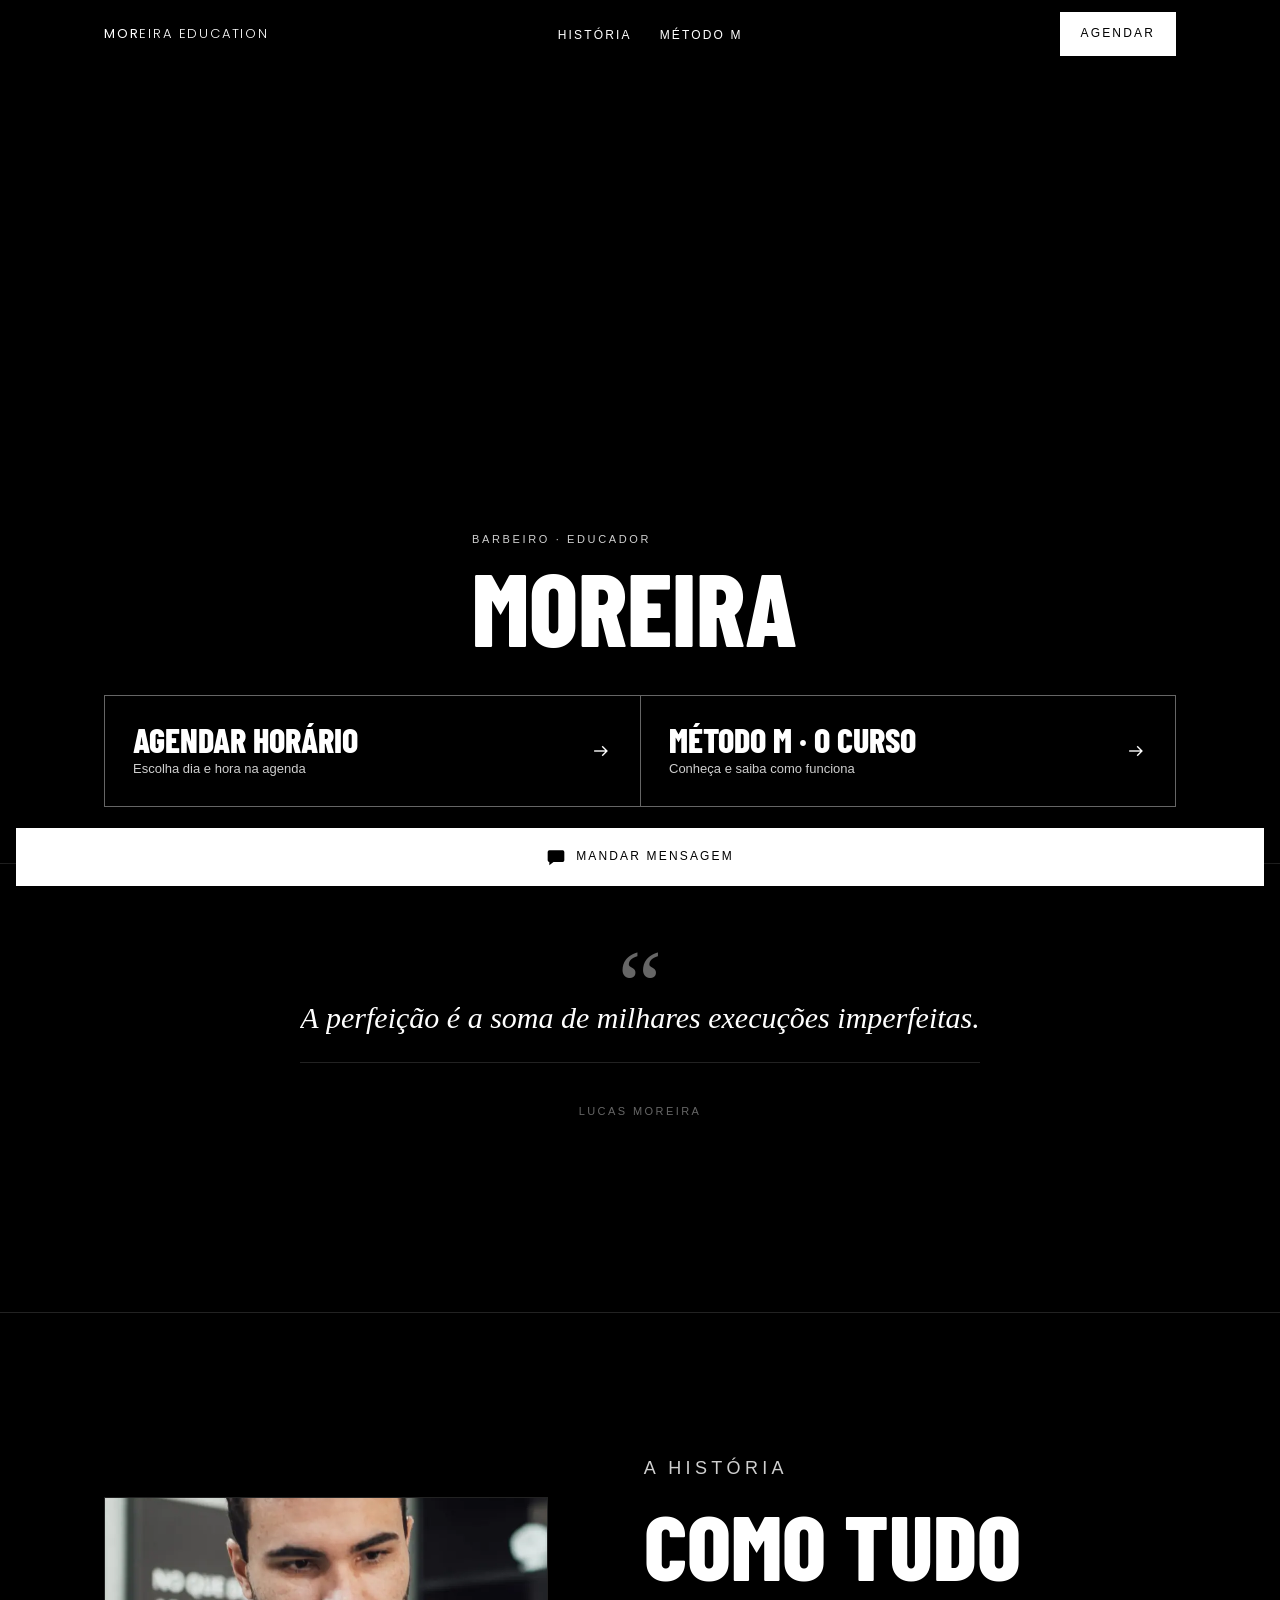
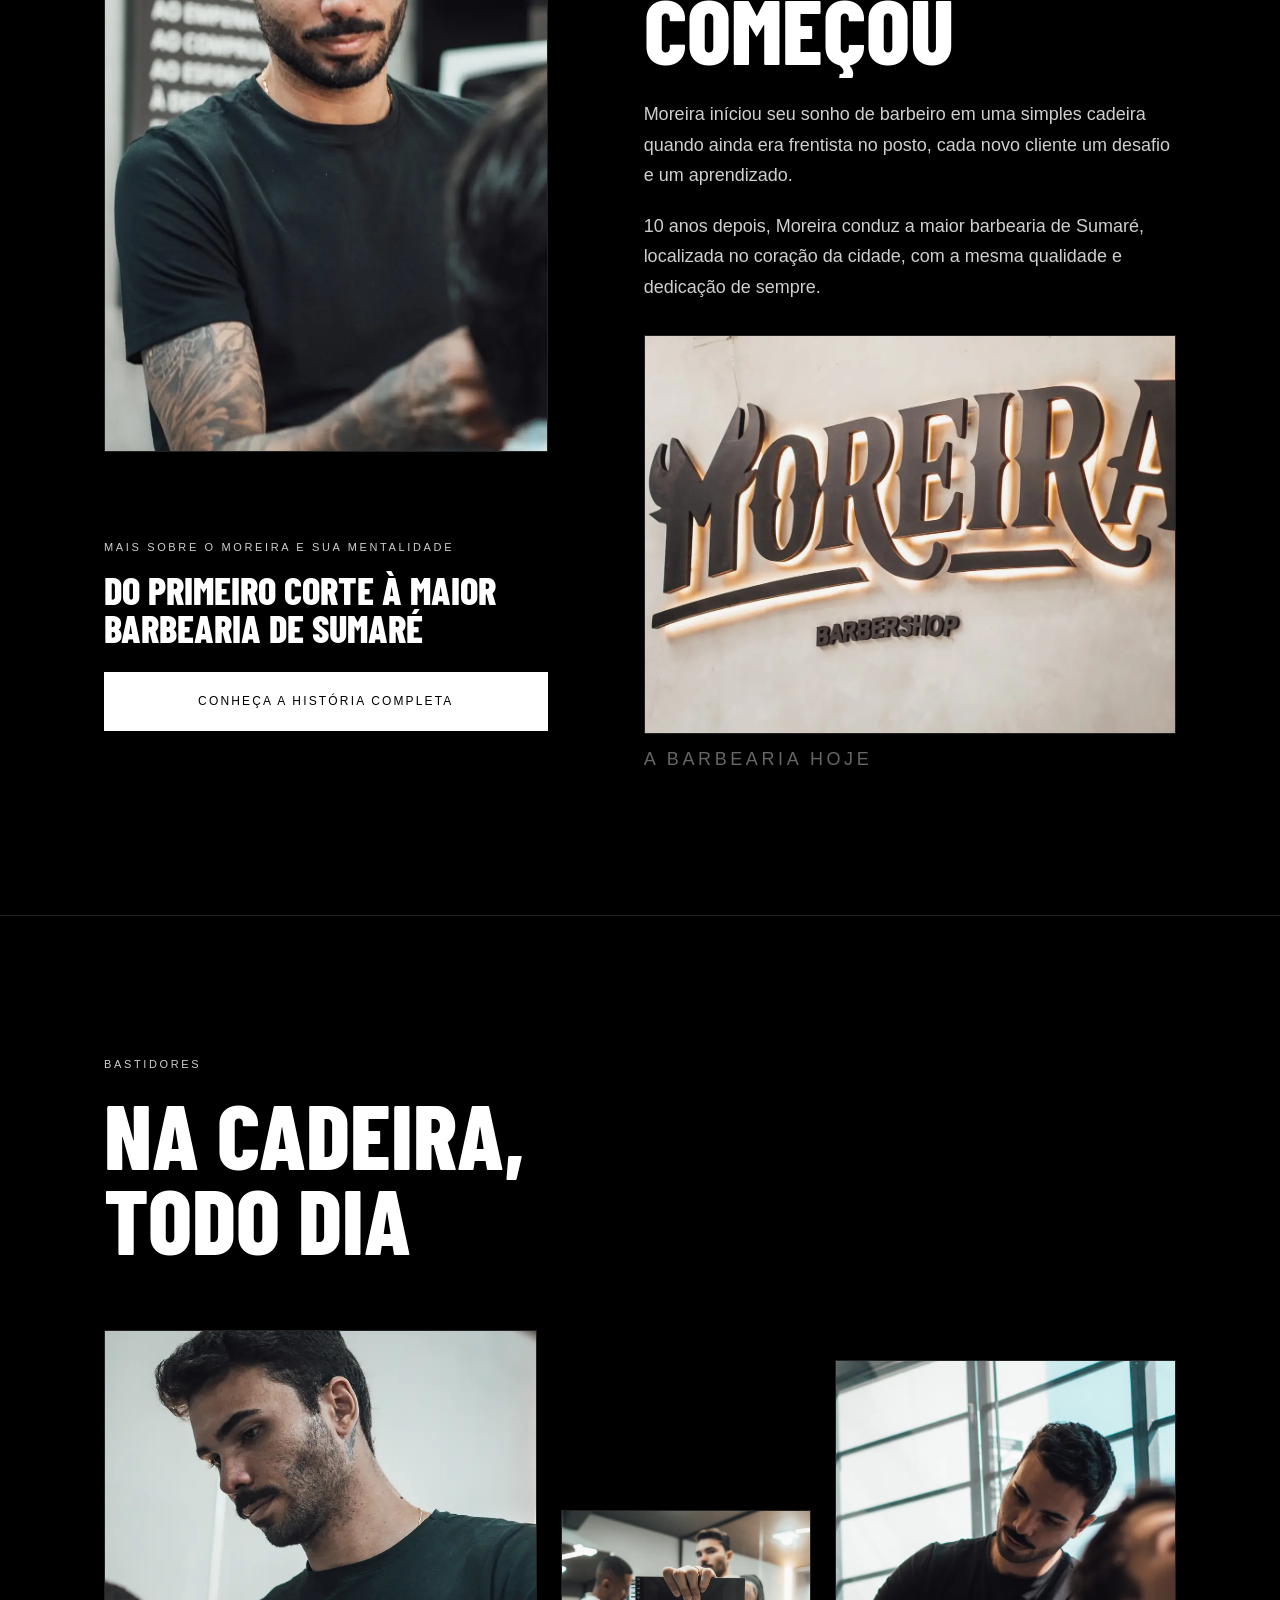
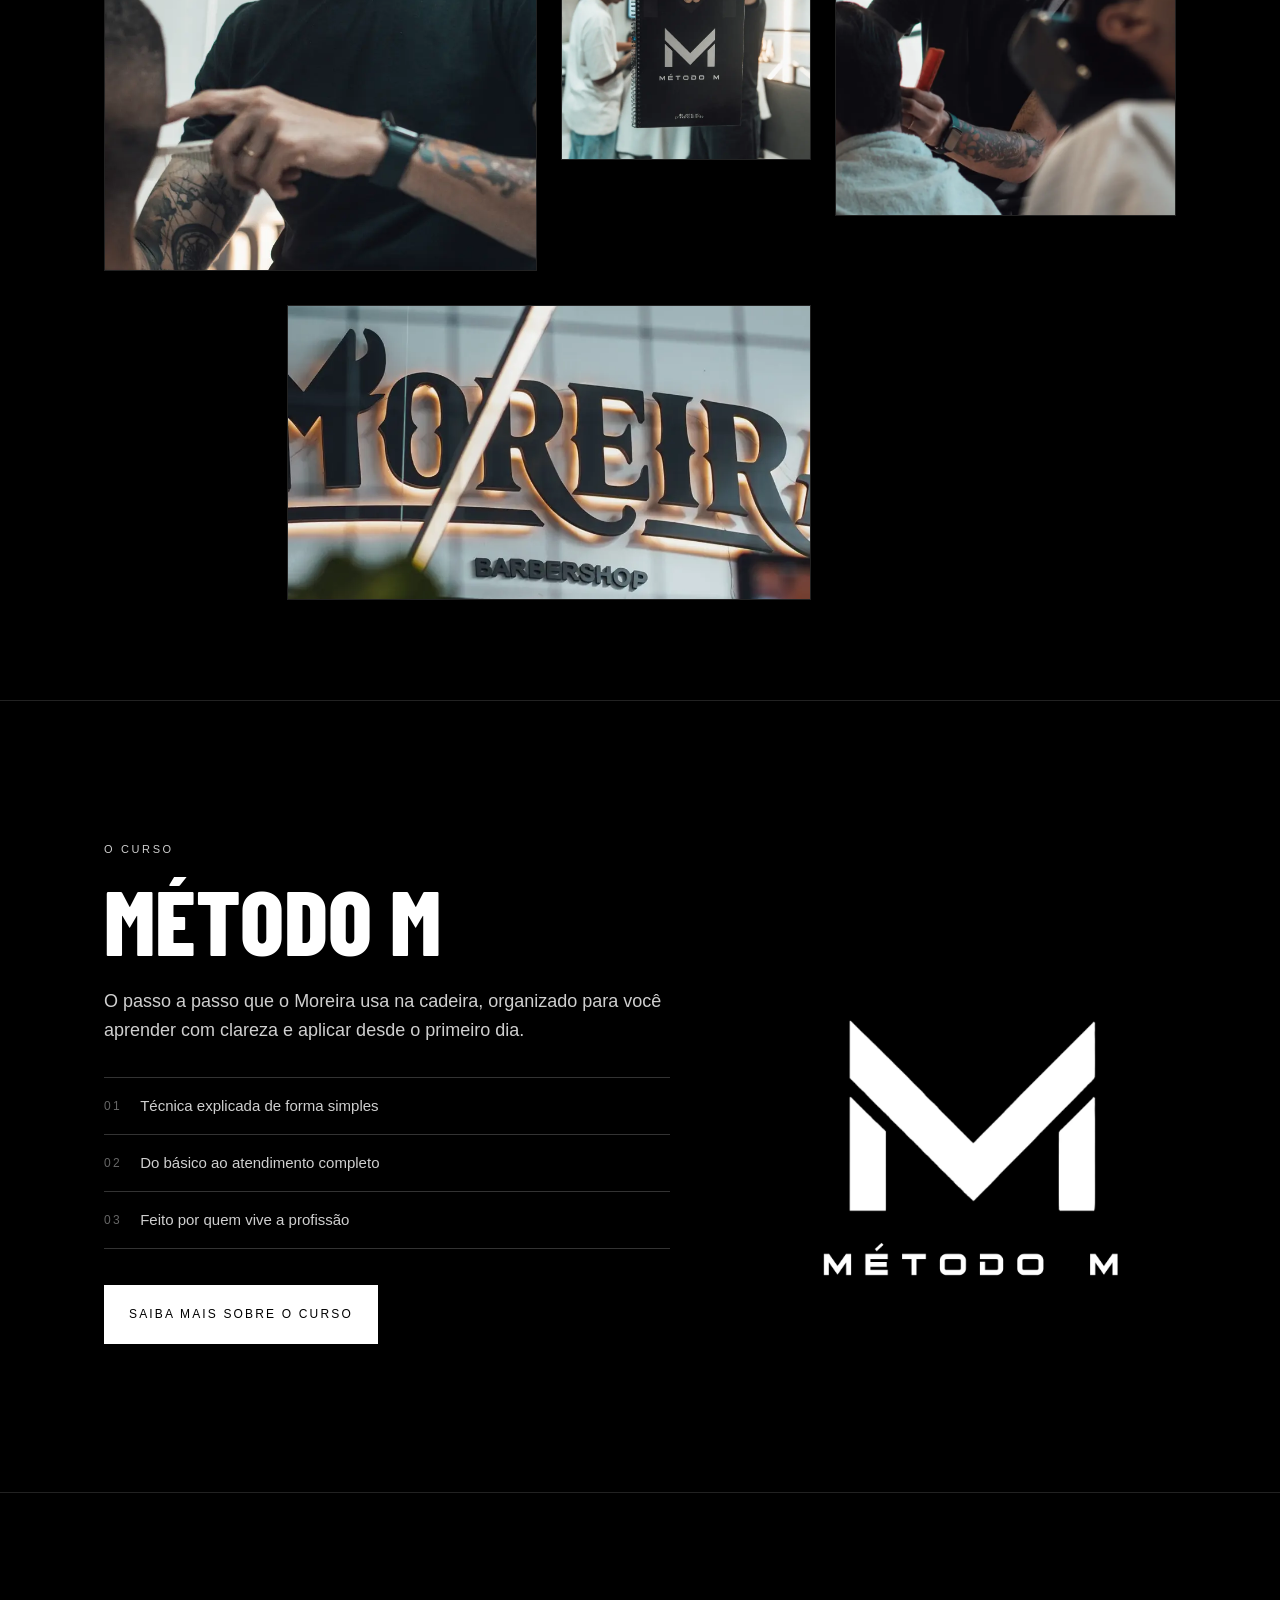
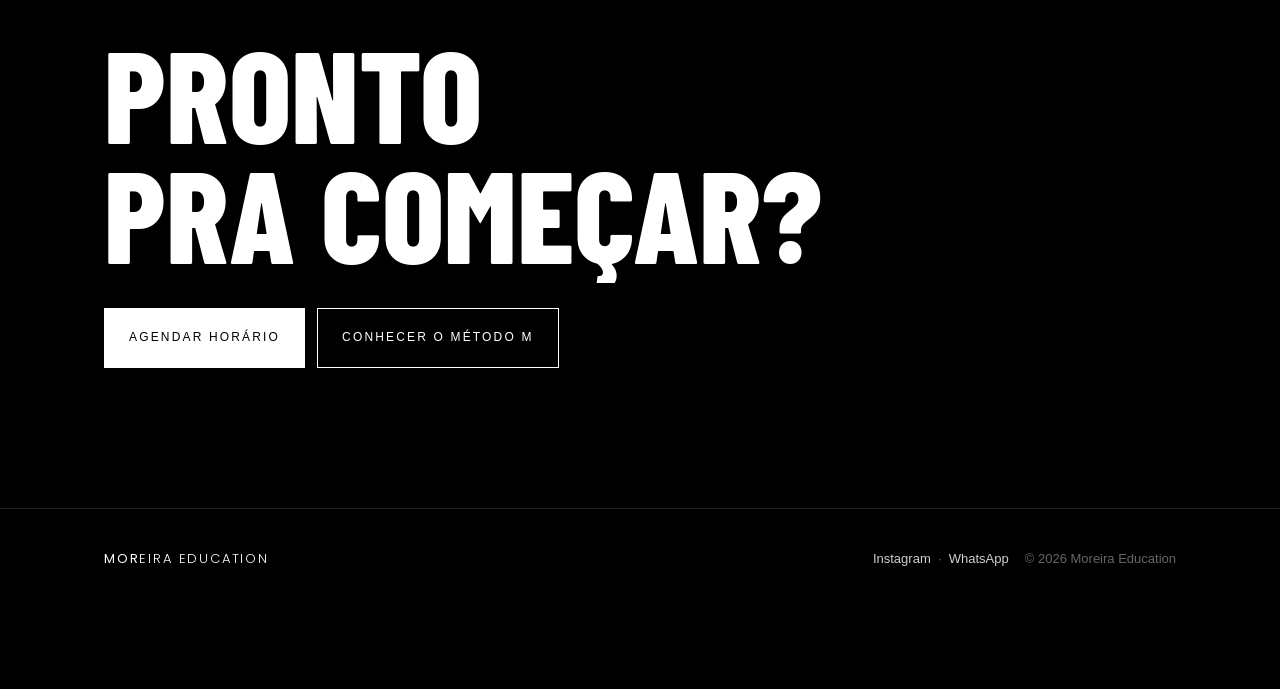
==== commit bdef91a9: "Versão inicial do Moreira Barber" ====
--- a/index.html
+++ b/index.html
@@ -27,19 +27,19 @@
 
     <main id="topo">
         <section class="hero" id="hero">
-            <div id="vid"></div>
-            <div class="veil"></div>
+            <div class="stage">
+                <div id="vid"></div>
+                <div class="veil"></div>
+                <div class="hero-foto" data-slot="moreiraPng" data-alt="Moreira"></div>
+                <div class="hero-text rv">
+                    <p class="eyebrow">Barbeiro · Educador</p>
+                    <h1>Moreira</h1>
+                    <p class="sub">Corte, técnica e método. Agende seu horário ou aprenda a profissão com o Método
+                        M.</p>
+                </div>
+            </div>
+
             <div class="wrap">
-                <div class="hero-top">
-                    <div class="hero-text rv">
-                        <p class="eyebrow">Barbeiro · Educador</p>
-                        <h1>Moreira</h1>
-                        <p class="sub">Corte, técnica e método. Agende seu horário ou aprenda a profissão com o Método
-                            M.</p>
-                    </div>
-                    <div class="hero-foto" data-slot="moreiraPng" data-alt="Moreira"></div>
-                </div>
-
                 <div class="two rv">
                     <a data-link="agenda" href="#"><span>
                             <h3>Agendar horário</h3><small>Escolha dia e hora na agenda</small>
--- a/styles.css
+++ b/styles.css
@@ -1 +1,1404 @@
-:root{--k: #000;--w: #fff;--g: #666;--l: #CFCFCF;--line: #222;--t: "Barlow Condensed", "Arial Narrow", "Helvetica Neue", Arial, sans-serif;--b: Helvetica, "Liberation Sans", Arial, sans-serif;--p: "Poppins", Helvetica, Arial, sans-serif;--q: "Playfair Display", Georgia, "Times New Roman", serif;--pad: 22px;box-sizing:border-box;padding-top:env(safe-area-inset-top,0px)}*,*:before,*:after{box-sizing:inherit}html{scroll-behavior:smooth;scroll-padding-top:60px;-webkit-text-size-adjust:100%}body{margin:0;background:var(--k);color:var(--w);font-family:var(--b);font-size:16px;line-height:1.6;padding-bottom:calc(84px + env(safe-area-inset-bottom,0px));overflow-x:clip}a{color:inherit;text-decoration:none;-webkit-tap-highlight-color:transparent}p{margin:0;color:var(--l)}h1,h2,h3{font-family:var(--t);font-weight:800;text-transform:uppercase;line-height:.92;margin:0}h1{font-size:clamp(88px,27vw,230px)}h2{font-size:clamp(46px,14vw,92px)}h3{font-size:34px}.eyebrow{font-size:11px;letter-spacing:.24em;text-transform:uppercase;color:var(--l);margin-bottom:18px}.wrap{max-width:1200px;margin:0 auto;padding:0 var(--pad)}section{padding:72px 0;border-top:1px solid var(--line)}.wm{font-family:var(--p);text-transform:uppercase;letter-spacing:.14em;font-size:13px;white-space:nowrap}.wm b{font-weight:400}.wm i{font-style:normal;font-weight:300}.btn{display:block;text-align:center;font-size:12px;letter-spacing:.18em;text-transform:uppercase;padding:19px 24px;border:1px solid var(--w);background:var(--w);color:var(--k);transition:background .3s,color .3s}.btn:active,.btn:hover{background:var(--k);color:var(--w)}.btn.o{background:transparent;color:var(--w)}.btn.o:active,.btn.o:hover{background:var(--w);color:var(--k)}.material-symbols-outlined{font-family:Material Symbols Outlined;font-weight:400;font-style:normal;line-height:1;letter-spacing:normal;text-transform:none;white-space:nowrap;display:inline-block;font-variation-settings:"FILL" 0,"wght" 300,"GRAD" 0,"opsz" 24}header{position:fixed;top:0;left:0;right:0;z-index:20;padding-top:env(safe-area-inset-top,0px);background:#000000b8;-webkit-backdrop-filter:blur(8px);backdrop-filter:blur(8px)}.bar{display:flex;align-items:center;justify-content:space-between;height:70px;gap:16px}.bar nav,.bar .btn{display:none}.hero{position:relative;border-top:0;min-height:100svh;display:flex;flex-direction:column;justify-content:flex-end;padding:96px 0 28px;overflow:hidden}.hero video{position:absolute;inset:0;width:100%;height:100%;object-fit:cover}.veil{position:absolute;inset:0;background:#00000080}.hero .wrap{position:relative;width:100%}.hero-top{position:relative;min-height:380px;display:flex;flex-direction:column;justify-content:flex-end}.hero-text{position:relative;z-index:2}.hero .sub{display:none;font-size:17px;max-width:420px;margin:20px 0 36px;color:var(--w)}.two{border-top:1px solid rgba(255,255,255,.4)}.two a{display:flex;justify-content:space-between;align-items:center;gap:16px;padding:22px 0;border-bottom:1px solid rgba(255,255,255,.4);background:#00000059;transition:padding .3s,background .4s,color .4s}.two a:active{padding-left:10px}.two small{display:block;margin-top:6px;font-size:13px;color:var(--l);line-height:1.3;transition:color .4s}.two .ar{display:inline-block;font-size:22px;transition:transform .4s}.media{position:relative;background:#0b0b0b;border:1px solid var(--line);overflow:hidden}.media img{display:block;width:100%;height:100%;object-fit:cover}.media .ph{position:absolute;inset:0;display:flex;align-items:center;justify-content:center;text-align:center;padding:16px;font-size:11px;letter-spacing:.2em;text-transform:uppercase;color:var(--g)}.r45{aspect-ratio:4 / 5}.r43{aspect-ratio:4 / 3}.citacao{padding:56px 0}.quote{position:relative;max-width:680px;margin:0 auto;padding-top:52px;text-align:center}.quote:before{content:"\201c";position:absolute;top:0;left:50%;transform:translate(-50%);font-family:var(--q);font-weight:400;font-size:88px;line-height:1;color:var(--g)}.quote p{font-family:var(--q);font-style:italic;font-weight:400;font-size:clamp(22px,5.5vw,30px);line-height:1.45;color:var(--w)}.quote footer{margin-top:22px;font-size:11px;letter-spacing:.22em;text-transform:uppercase;color:var(--g)}.story{display:grid;gap:36px}.story .txt h2{margin-bottom:28px}.story .txt p{font-size:18px;line-height:1.7}.story .txt p+p{margin-top:20px}.story .b{margin-top:8px}.cap{font-size:11px;letter-spacing:.2em;text-transform:uppercase;color:var(--g);margin-top:10px}.story .btn-hist{display:none}.story .btn-hist-m{display:block;margin-top:28px}.hist-cta{display:none}.hist-t{font-family:var(--t);font-weight:800;text-transform:uppercase;font-size:clamp(28px,3vw,40px);line-height:1;color:var(--w);margin-bottom:24px}.m .lead{font-size:18px;margin:26px 0 32px}.pts{list-style:none;margin:0 0 36px;padding:0;border-top:1px solid #333}.pts li{display:flex;gap:18px;padding:16px 0;border-bottom:1px solid #333;font-size:15px;color:var(--l)}.pts li span{color:var(--g);font-size:12px;letter-spacing:.2em;padding-top:3px}.bigm{display:none}.bigm img{display:block;width:100%;height:auto}.cta h2{font-size:clamp(54px,17vw,130px);margin-bottom:36px}.cta .row{display:grid;gap:12px}footer{border-top:1px solid var(--line);padding:40px 0}.f{display:grid;gap:16px;font-size:13px;color:var(--g)}.f a{color:var(--l)}.dock{position:fixed;left:0;right:0;bottom:0;z-index:25;display:grid;grid-template-columns:1fr 1fr;gap:8px;padding:10px var(--pad) calc(10px + env(safe-area-inset-bottom,0px));background:#000000c9;-webkit-backdrop-filter:blur(8px);backdrop-filter:blur(8px);border-top:1px solid #333;transform:translateY(110%);transition:transform .4s ease}.dock.show{transform:none}.dock .btn{padding:16px 6px}.rv{opacity:0;transform:translate(90px);transition:opacity 1s ease,transform 1s ease}.rv.in{opacity:1;transform:none;transition:.8s}.btn.rv.in{transition:.4s}:focus-visible{outline:2px solid var(--l);outline-offset:3px}@media(prefers-reduced-motion:reduce){html{scroll-behavior:auto}.rv{opacity:1;transform:none;transition:none}.dock{transition:none}}@media(min-width:860px){:root{--pad: clamp(32px, 5vw, 72px)}body{font-size:17px;padding-bottom:0}section{padding:140px 0}.bar{height:68px}.bar nav{display:block}.bar nav a{font-size:12px;letter-spacing:.18em;text-transform:uppercase;margin-right:28px}.bar .btn{display:inline-block;padding:11px 20px}.hero{padding-bottom:56px}.hero-top{min-height:520px}.hero .sub{display:block}.two{display:grid;grid-template-columns:1fr 1fr;border:1px solid rgba(255,255,255,.4)}.two a{padding:28px;border-bottom:0}.two a+a{border-left:1px solid rgba(255,255,255,.4)}.two a:hover{background:var(--w);color:var(--k)}.two a:hover small{color:#333}.two a:hover .ar{transform:rotate(-35deg) scale(1.35)}.citacao{padding:72px 0}.quote{padding-top:60px}.quote:before{font-size:100px}.story{grid-template-columns:5fr 6fr;gap:96px;align-items:stretch}.story .a{display:flex;flex-direction:column;justify-content:space-around}.hist-cta{display:block}.hist-cta .eyebrow{margin-bottom:14px}.story .btn-hist{display:block}.story .btn-hist-m{display:none}.m{display:grid;grid-template-columns:7fr 5fr;gap:96px;align-items:end}.m .btn{display:inline-block}.bigm{display:block;width:clamp(260px,32vw,420px);margin-left:auto}.cta .row{display:flex}.cta .btn{display:inline-block}.f{grid-template-columns:1fr auto auto;align-items:center}.dock{display:none}}.hero-foto{position:absolute;right:calc(var(--pad) * -1);bottom:0;height:105%;max-width:72%;z-index:1}.hero-foto img{display:block;height:70%;width:auto;object-fit:contain;object-position:bottom right}@media(min-width:860px){.hero-foto{right:0;height:100%}}.h-head{border-top:0;padding:130px 0 56px}.h-head .wrap{display:grid;gap:36px}.h-head h1{font-size:clamp(60px,17vw,150px);margin-bottom:28px}.h-head .lead{font-size:18px;line-height:1.7}.tl{list-style:none;margin:0;padding:0;border-top:1px solid #333}.tl li{padding:36px 0;border-bottom:1px solid #333}.tl .k{font-family:var(--t);font-weight:800;text-transform:uppercase;line-height:.92;font-size:clamp(54px,15vw,96px);color:var(--w)}.tl h3{margin:14px 0 12px;color:var(--l);font-size:28px}.tl p{font-size:18px;line-height:1.7}.nums{display:grid;gap:0;border-top:1px solid #333}.nums div{padding:28px 0;border-bottom:1px solid #333}.nums b{display:block;font-family:var(--t);font-weight:800;line-height:.92;font-size:clamp(64px,18vw,120px);color:var(--w)}.nums b+span{display:block;margin-top:10px;font-size:11px;letter-spacing:.22em;text-transform:uppercase;color:var(--g)}@media(min-width:860px){.h-head{padding:190px 0 80px}.h-head .wrap{grid-template-columns:7fr 5fr;gap:96px;align-items:end}.tl li{display:grid;grid-template-columns:5fr 7fr;gap:96px;padding:56px 0;align-items:start}.tl h3{margin-top:0}.nums{grid-template-columns:repeat(3,1fr);border-bottom:1px solid #333}.nums div{padding:40px 32px 40px 0;border-bottom:0}.nums div+div{padding-left:32px;border-left:1px solid #333}}.fx{scroll-behavior:auto}.fx .rv,.fx .rv.in,.fx .btn.rv.in{opacity:1;transform:none;transition:background .3s,color .3s}.w{display:inline-block;overflow:hidden;vertical-align:top;padding-bottom:.08em;margin-bottom:-.08em}.w>span{display:inline-block}.pg{position:fixed;top:0;left:0;width:100%;height:2px;background:var(--w);transform:scaleX(0);transform-origin:0 50%;z-index:30}.btn:not(.o){position:relative;overflow:hidden}.btn:not(.o):after{content:"";position:absolute;inset:0;background:linear-gradient(110deg,transparent 35%,rgba(0,0,0,.14) 50%,transparent 65%);transform:translate(-120%);animation:sh 3.6s ease-in-out infinite;pointer-events:none}@keyframes sh{to{transform:translate(120%)}}@media(prefers-reduced-motion:reduce){.btn:not(.o):after{animation:none}}.galeria .wrap{margin-bottom:40px}.gal{display:flex;gap:14px;overflow-x:auto;scroll-snap-type:x mandatory;padding:0 var(--pad);scrollbar-width:none}.gal::-webkit-scrollbar{display:none}.gal .media{flex:0 0 72%;scroll-snap-align:center}.gal .media:nth-child(1){aspect-ratio:4/5}.gal .media:nth-child(2){aspect-ratio:1/1;align-self:end}.gal .media:nth-child(3){aspect-ratio:3/4}.gal .media:nth-child(4){aspect-ratio:4/5;align-self:end}.tl .media{margin-top:28px}.band{padding:0 0 72px;border-top:0}.band .media{aspect-ratio:4/3}@media(min-width:860px){.gal{display:grid;grid-template-columns:repeat(12,1fr);gap:24px;align-items:start;max-width:1200px;margin:0 auto;overflow:visible}.gal .media{flex:none}.gal .media:nth-child(1){grid-column:1 / 6}.gal .media:nth-child(2){grid-column:6 / 9;margin-top:140px;align-self:start}.gal .media:nth-child(3){grid-column:9 / 13;margin-top:40px}.gal .media:nth-child(4){grid-column:3 / 9;aspect-ratio:16/9;align-self:start}.band{padding-bottom:140px}.band .media{aspect-ratio:21/9}}.chs{border-top:0;padding:16px 0 24px}.ch{padding:48px 0}.ch .wrap{display:grid;gap:32px}.ch .k{font-family:var(--t);font-weight:800;text-transform:uppercase;line-height:.9;font-size:clamp(56px,17vw,120px)}.ch h3{margin:12px 0 18px;color:var(--l);font-size:28px}.ch p{font-size:18px;line-height:1.75}.ch p+p{margin-top:18px}.hl{color:var(--w);border-bottom:1px solid var(--w)}.pair{position:relative}.c1 .a{width:64%;margin-left:auto}.c1 .b{width:42%;margin-top:-18%;position:relative;z-index:2;outline:6px solid var(--k)}.c2{padding-top:24px}.c2 .full{aspect-ratio:4 / 5;border-left:0;border-right:0}.c2 .k{margin-top:-.62em;position:relative;z-index:2;mix-blend-mode:difference}.c2 .wrap{gap:0}.c2 .txt{padding-left:8%}.c3 .pair{display:flex;gap:14px;align-items:flex-start}.c3 .a{width:100%}.c3 .b{width:46%;margin:-14% 0 0 auto;position:relative;z-index:2;outline:6px solid var(--k);aspect-ratio:1 / 1}.c3 .txt{padding-right:6%}.c4 .a{width:80%;margin-left:auto}@media(min-width:860px){.ch{padding:96px 0}.ch .wrap{grid-template-columns:repeat(12,1fr);gap:24px;align-items:center}.ch h3{font-size:34px}.c1 .txt{grid-column:1 / 7}.c1 .pair{grid-column:8 / 13}.c2 .full{aspect-ratio:21 / 9}.c2 .txt{grid-column:6 / 12;padding-left:0}.c3 .pair{grid-column:1 / 7;order:-1}.c3 .txt{grid-column:8 / 13;padding-right:0}.c4 .txt{grid-column:2 / 8}.c4 .a{grid-column:9 / 13;width:100%}}.btn.wpp{position:fixed;z-index:25;left:16px;right:16px;bottom:calc(14px + env(safe-area-inset-bottom,0px));display:flex;align-items:center;justify-content:center;gap:10px;padding-top:18px;padding-bottom:18px;box-shadow:0 8px 30px #00000080;animation:ring 2.4s ease-out infinite}.wpp svg{width:20px;height:20px;flex:none}@keyframes ring{0%{box-shadow:0 0 #ffffff80,0 8px 30px #00000080}80%,to{box-shadow:0 0 0 20px #fff0,0 8px 30px #00000080}}@media(prefers-reduced-motion:reduce){.wpp{animation:none}}.mt footer{padding-bottom:104px}.seven .wrap{display:grid;gap:8px}.seven b{display:block;font-family:var(--t);font-weight:800;line-height:.8;font-size:clamp(180px,60vw,420px);color:var(--w)}.seven .lbl{font-family:var(--t);font-weight:800;text-transform:uppercase;line-height:.9;font-size:clamp(44px,13vw,96px);margin-top:-.15em}.seven p{font-size:18px;line-height:1.75;margin-top:24px}.pil{list-style:none;margin:0;padding:0;display:grid;gap:48px}.pil li{max-width:30em}.pil li:nth-child(2){margin-left:12%}.pil li:nth-child(3){margin-left:6%}.pil .n{font-family:var(--t);font-weight:800;font-size:72px;line-height:1;color:transparent;-webkit-text-stroke:1px var(--g)}.pil h3{margin:6px 0 10px;color:var(--l);font-size:26px}.pil p{font-size:18px;line-height:1.7}@media(min-width:860px){.wpp{left:auto;right:32px;bottom:32px;padding-left:36px;padding-right:36px}.mt footer{padding-bottom:120px}.seven .wrap{grid-template-columns:5fr 7fr;gap:96px;align-items:end}.pil{grid-template-columns:repeat(3,1fr);gap:48px;align-items:start}.pil li:nth-child(n){margin-left:0}.pil li:nth-child(2){margin-top:72px}.pil li:nth-child(3){margin-top:144px}}.story .a{position:relative}.story .a:after{content:"";position:absolute;left:0;right:0;bottom:0;height:45%;background:linear-gradient(to bottom,transparent,rgba(0,0,0,.85));pointer-events:none}.story .txt{position:relative;z-index:2;margin-top:-96px}@media(min-width:860px){.story .a:after{display:none}.story .txt{margin-top:0}}
+:root {
+    --k: #000;
+    --w: #fff;
+    --g: #666;
+    --l: #CFCFCF;
+    --line: #222;
+    --t: "Barlow Condensed", "Arial Narrow", "Helvetica Neue", Arial, sans-serif;
+    --b: Helvetica, "Liberation Sans", Arial, sans-serif;
+    --p: "Poppins", Helvetica, Arial, sans-serif;
+    --q: "Playfair Display", Georgia, "Times New Roman", serif;
+    --pad: 22px;
+    box-sizing: border-box;
+    padding-top: env(safe-area-inset-top, 0px)
+}
+
+*,
+*:before,
+*:after {
+    box-sizing: inherit
+}
+
+html {
+    scroll-behavior: smooth;
+    scroll-padding-top: 60px;
+    -webkit-text-size-adjust: 100%
+}
+
+body {
+    margin: 0;
+    background: var(--k);
+    color: var(--w);
+    font-family: var(--b);
+    font-size: 16px;
+    line-height: 1.6;
+    padding-bottom: calc(84px + env(safe-area-inset-bottom, 0px));
+    overflow-x: clip
+}
+
+a {
+    color: inherit;
+    text-decoration: none;
+    -webkit-tap-highlight-color: transparent
+}
+
+p {
+    margin: 0;
+    color: var(--l)
+}
+
+h1,
+h2,
+h3 {
+    font-family: var(--t);
+    font-weight: 800;
+    text-transform: uppercase;
+    line-height: .92;
+    margin: 0
+}
+
+h1 {
+    font-size: clamp(88px, 27vw, 230px)
+}
+
+h2 {
+    font-size: clamp(46px, 14vw, 92px)
+}
+
+h3 {
+    font-size: 34px
+}
+
+.eyebrow {
+    font-size: 11px;
+    letter-spacing: .24em;
+    text-transform: uppercase;
+    color: var(--l);
+    margin-bottom: 18px
+}
+
+.wrap {
+    max-width: 1200px;
+    margin: 0 auto;
+    padding: 0 var(--pad)
+}
+
+section {
+    padding: 72px 0;
+    border-top: 1px solid var(--line)
+}
+
+.wm {
+    font-family: var(--p);
+    text-transform: uppercase;
+    letter-spacing: .14em;
+    font-size: 13px;
+    white-space: nowrap
+}
+
+.wm b {
+    font-weight: 400
+}
+
+.wm i {
+    font-style: normal;
+    font-weight: 300
+}
+
+.btn {
+    display: block;
+    text-align: center;
+    font-size: 12px;
+    letter-spacing: .18em;
+    text-transform: uppercase;
+    padding: 19px 24px;
+    border: 1px solid var(--w);
+    background: var(--w);
+    color: var(--k);
+    transition: background .3s, color .3s
+}
+
+.btn:active,
+.btn:hover {
+    background: var(--k);
+    color: var(--w)
+}
+
+.btn.o {
+    background: transparent;
+    color: var(--w)
+}
+
+.btn.o:active,
+.btn.o:hover {
+    background: var(--w);
+    color: var(--k)
+}
+
+.material-symbols-outlined {
+    font-family: Material Symbols Outlined;
+    font-weight: 400;
+    font-style: normal;
+    line-height: 1;
+    letter-spacing: normal;
+    text-transform: none;
+    white-space: nowrap;
+    display: inline-block;
+    font-variation-settings: "FILL" 0, "wght" 300, "GRAD" 0, "opsz" 24
+}
+
+header {
+    position: fixed;
+    top: 0;
+    left: 0;
+    right: 0;
+    z-index: 20;
+    padding-top: env(safe-area-inset-top, 0px);
+    background: #000000b8;
+    -webkit-backdrop-filter: blur(8px);
+    backdrop-filter: blur(8px)
+}
+
+.bar {
+    display: flex;
+    align-items: center;
+    justify-content: space-between;
+    height: 70px;
+    gap: 16px
+}
+
+.bar nav,
+.bar .btn {
+    display: none
+}
+
+.hero {
+    position: relative;
+    border-top: 0;
+    min-height: 100svh;
+    display: flex;
+    flex-direction: column;
+    justify-content: flex-end;
+    padding: 96px 0 28px;
+    overflow: hidden
+}
+
+.hero video {
+    position: absolute;
+    inset: 0;
+    width: 100%;
+    height: 100%;
+    object-fit: cover
+}
+
+.veil {
+    position: absolute;
+    inset: 0;
+    background: #00000080
+}
+
+.hero .wrap {
+    position: relative;
+    width: 100%
+}
+
+.hero-top {
+    position: relative;
+    min-height: 380px;
+    display: flex;
+    flex-direction: column;
+    justify-content: flex-end
+}
+
+.hero-text {
+    position: relative;
+    z-index: 2
+}
+
+.hero .sub {
+    display: none;
+    font-size: 17px;
+    max-width: 420px;
+    margin: 20px 0 36px;
+    color: var(--w)
+}
+
+.two {
+    border-top: 1px solid rgba(255, 255, 255, .4)
+}
+
+.two a {
+    display: flex;
+    justify-content: space-between;
+    align-items: center;
+    gap: 16px;
+    padding: 22px 0;
+    border-bottom: 1px solid rgba(255, 255, 255, .4);
+    background: #00000059;
+    transition: padding .3s, background .4s, color .4s
+}
+
+.two a:active {
+    padding-left: 10px
+}
+
+.two small {
+    display: block;
+    margin-top: 6px;
+    font-size: 13px;
+    color: var(--l);
+    line-height: 1.3;
+    transition: color .4s
+}
+
+.two .ar {
+    display: inline-block;
+    font-size: 22px;
+    transition: transform .4s
+}
+
+.media {
+    position: relative;
+    background: #0b0b0b;
+    border: 1px solid var(--line);
+    overflow: hidden
+}
+
+.media img {
+    display: block;
+    width: 100%;
+    height: 100%;
+    object-fit: cover
+}
+
+.media .ph {
+    position: absolute;
+    inset: 0;
+    display: flex;
+    align-items: center;
+    justify-content: center;
+    text-align: center;
+    padding: 16px;
+    font-size: 11px;
+    letter-spacing: .2em;
+    text-transform: uppercase;
+    color: var(--g)
+}
+
+.r45 {
+    aspect-ratio: 4 / 5
+}
+
+.r43 {
+    aspect-ratio: 4 / 3
+}
+
+.citacao {
+    padding: 56px 0
+}
+
+.quote {
+    position: relative;
+    max-width: 680px;
+    margin: 0 auto;
+    padding-top: 52px;
+    text-align: center
+}
+
+.quote:before {
+    content: "\201c";
+    position: absolute;
+    top: 0;
+    left: 50%;
+    transform: translate(-50%);
+    font-family: var(--q);
+    font-weight: 400;
+    font-size: 88px;
+    line-height: 1;
+    color: var(--g)
+}
+
+.quote p {
+    font-family: var(--q);
+    font-style: italic;
+    font-weight: 400;
+    font-size: clamp(22px, 5.5vw, 30px);
+    line-height: 1.45;
+    color: var(--w)
+}
+
+.quote footer {
+    margin-top: 22px;
+    font-size: 11px;
+    letter-spacing: .22em;
+    text-transform: uppercase;
+    color: var(--g)
+}
+
+.story {
+    display: grid;
+    gap: 36px
+}
+
+.story .txt h2 {
+    margin-bottom: 28px
+}
+
+.story .txt p {
+    font-size: 18px;
+    line-height: 1.7
+}
+
+.story .txt p+p {
+    margin-top: 20px
+}
+
+.story .b {
+    margin-top: 8px
+}
+
+.cap {
+    font-size: 11px;
+    letter-spacing: .2em;
+    text-transform: uppercase;
+    color: var(--g);
+    margin-top: 10px
+}
+
+.story .btn-hist {
+    display: none
+}
+
+.story .btn-hist-m {
+    display: block;
+    margin-top: 28px
+}
+
+.hist-cta {
+    display: none
+}
+
+.hist-t {
+    font-family: var(--t);
+    font-weight: 800;
+    text-transform: uppercase;
+    font-size: clamp(28px, 3vw, 40px);
+    line-height: 1;
+    color: var(--w);
+    margin-bottom: 24px
+}
+
+.m .lead {
+    font-size: 18px;
+    margin: 26px 0 32px
+}
+
+.pts {
+    list-style: none;
+    margin: 0 0 36px;
+    padding: 0;
+    border-top: 1px solid #333
+}
+
+.pts li {
+    display: flex;
+    gap: 18px;
+    padding: 16px 0;
+    border-bottom: 1px solid #333;
+    font-size: 15px;
+    color: var(--l)
+}
+
+.pts li span {
+    color: var(--g);
+    font-size: 12px;
+    letter-spacing: .2em;
+    padding-top: 3px
+}
+
+.bigm {
+    display: none
+}
+
+.bigm img {
+    display: block;
+    width: 100%;
+    height: auto
+}
+
+.cta h2 {
+    font-size: clamp(54px, 17vw, 130px);
+    margin-bottom: 36px
+}
+
+.cta .row {
+    display: grid;
+    gap: 12px
+}
+
+footer {
+    border-top: 1px solid var(--line);
+    padding: 40px 0
+}
+
+.f {
+    display: grid;
+    gap: 16px;
+    font-size: 13px;
+    color: var(--g)
+}
+
+.f a {
+    color: var(--l)
+}
+
+.dock {
+    position: fixed;
+    left: 0;
+    right: 0;
+    bottom: 0;
+    z-index: 25;
+    display: grid;
+    grid-template-columns: 1fr 1fr;
+    gap: 8px;
+    padding: 10px var(--pad) calc(10px + env(safe-area-inset-bottom, 0px));
+    background: #000000c9;
+    -webkit-backdrop-filter: blur(8px);
+    backdrop-filter: blur(8px);
+    border-top: 1px solid #333;
+    transform: translateY(110%);
+    transition: transform .4s ease
+}
+
+.dock.show {
+    transform: none
+}
+
+.dock .btn {
+    padding: 16px 6px
+}
+
+.rv {
+    opacity: 0;
+    transform: translate(90px);
+    transition: opacity 1s ease, transform 1s ease
+}
+
+.rv.in {
+    opacity: 1;
+    transform: none;
+    transition: .8s
+}
+
+.btn.rv.in {
+    transition: .4s
+}
+
+:focus-visible {
+    outline: 2px solid var(--l);
+    outline-offset: 3px
+}
+
+@media(prefers-reduced-motion:reduce) {
+    html {
+        scroll-behavior: auto
+    }
+
+    .rv {
+        opacity: 1;
+        transform: none;
+        transition: none
+    }
+
+    .dock {
+        transition: none
+    }
+}
+
+@media(min-width:860px) {
+    :root {
+        --pad: clamp(32px, 5vw, 72px)
+    }
+
+    body {
+        font-size: 17px;
+        padding-bottom: 0
+    }
+
+    section {
+        padding: 140px 0
+    }
+
+    .bar {
+        height: 68px
+    }
+
+    .bar nav {
+        display: block
+    }
+
+    .bar nav a {
+        font-size: 12px;
+        letter-spacing: .18em;
+        text-transform: uppercase;
+        margin-right: 28px
+    }
+
+    .bar .btn {
+        display: inline-block;
+        padding: 11px 20px
+    }
+
+    .hero {
+        padding-bottom: 56px
+    }
+
+    .hero-top {
+        min-height: 520px
+    }
+
+    .hero .sub {
+        display: block
+    }
+
+    .two {
+        display: grid;
+        grid-template-columns: 1fr 1fr;
+        border: 1px solid rgba(255, 255, 255, .4)
+    }
+
+    .two a {
+        padding: 28px;
+        border-bottom: 0
+    }
+
+    .two a+a {
+        border-left: 1px solid rgba(255, 255, 255, .4)
+    }
+
+    .two a:hover {
+        background: var(--w);
+        color: var(--k)
+    }
+
+    .two a:hover small {
+        color: #333
+    }
+
+    .two a:hover .ar {
+        transform: rotate(-35deg) scale(1.35)
+    }
+
+    .citacao {
+        padding: 72px 0
+    }
+
+    .quote {
+        padding-top: 60px
+    }
+
+    .quote:before {
+        font-size: 100px
+    }
+
+    .story {
+        grid-template-columns: 5fr 6fr;
+        gap: 96px;
+        align-items: stretch
+    }
+
+    .story .a {
+        display: flex;
+        flex-direction: column;
+        justify-content: space-around
+    }
+
+    .hist-cta {
+        display: block
+    }
+
+    .hist-cta .eyebrow {
+        margin-bottom: 14px
+    }
+
+    .story .btn-hist {
+        display: block
+    }
+
+    .story .btn-hist-m {
+        display: none
+    }
+
+    .m {
+        display: grid;
+        grid-template-columns: 7fr 5fr;
+        gap: 96px;
+        align-items: end
+    }
+
+    .m .btn {
+        display: inline-block
+    }
+
+    .bigm {
+        display: block;
+        width: clamp(260px, 32vw, 420px);
+        margin-left: auto
+    }
+
+    .cta .row {
+        display: flex
+    }
+
+    .cta .btn {
+        display: inline-block
+    }
+
+    .f {
+        grid-template-columns: 1fr auto auto;
+        align-items: center
+    }
+
+    .dock {
+        display: none
+    }
+}
+
+.hero-foto {
+    position: absolute;
+    right: calc(var(--pad) * -1);
+    bottom: 0;
+    height: 105%;
+    max-width: 72%;
+    z-index: 1
+}
+
+.hero-foto img {
+    display: block;
+    height: 70%;
+    width: auto;
+    object-fit: contain;
+    object-position: bottom right
+}
+
+@media(min-width:860px) {
+    .hero-foto {
+        right: 0;
+        height: 100%
+    }
+}
+
+.h-head {
+    border-top: 0;
+    padding: 130px 0 56px
+}
+
+.h-head .wrap {
+    display: grid;
+    gap: 36px
+}
+
+.h-head h1 {
+    font-size: clamp(60px, 17vw, 150px);
+    margin-bottom: 28px
+}
+
+.h-head .lead {
+    font-size: 18px;
+    line-height: 1.7
+}
+
+.tl {
+    list-style: none;
+    margin: 0;
+    padding: 0;
+    border-top: 1px solid #333
+}
+
+.tl li {
+    padding: 36px 0;
+    border-bottom: 1px solid #333
+}
+
+.tl .k {
+    font-family: var(--t);
+    font-weight: 800;
+    text-transform: uppercase;
+    line-height: .92;
+    font-size: clamp(54px, 15vw, 96px);
+    color: var(--w)
+}
+
+.tl h3 {
+    margin: 14px 0 12px;
+    color: var(--l);
+    font-size: 28px
+}
+
+.tl p {
+    font-size: 18px;
+    line-height: 1.7
+}
+
+.nums {
+    display: grid;
+    gap: 0;
+    border-top: 1px solid #333
+}
+
+.nums div {
+    padding: 28px 0;
+    border-bottom: 1px solid #333
+}
+
+.nums b {
+    display: block;
+    font-family: var(--t);
+    font-weight: 800;
+    line-height: .92;
+    font-size: clamp(64px, 18vw, 120px);
+    color: var(--w)
+}
+
+.nums b+span {
+    display: block;
+    margin-top: 10px;
+    font-size: 11px;
+    letter-spacing: .22em;
+    text-transform: uppercase;
+    color: var(--g)
+}
+
+@media(min-width:860px) {
+    .h-head {
+        padding: 190px 0 80px
+    }
+
+    .h-head .wrap {
+        grid-template-columns: 7fr 5fr;
+        gap: 96px;
+        align-items: end
+    }
+
+    .tl li {
+        display: grid;
+        grid-template-columns: 5fr 7fr;
+        gap: 96px;
+        padding: 56px 0;
+        align-items: start
+    }
+
+    .tl h3 {
+        margin-top: 0
+    }
+
+    .nums {
+        grid-template-columns: repeat(3, 1fr);
+        border-bottom: 1px solid #333
+    }
+
+    .nums div {
+        padding: 40px 32px 40px 0;
+        border-bottom: 0
+    }
+
+    .nums div+div {
+        padding-left: 32px;
+        border-left: 1px solid #333
+    }
+}
+
+.fx {
+    scroll-behavior: auto
+}
+
+.fx .rv,
+.fx .rv.in,
+.fx .btn.rv.in {
+    opacity: 1;
+    transform: none;
+    transition: background .3s, color .3s
+}
+
+.w {
+    display: inline-block;
+    overflow: hidden;
+    vertical-align: top;
+    padding-bottom: .08em;
+    margin-bottom: -.08em
+}
+
+.w>span {
+    display: inline-block
+}
+
+.pg {
+    position: fixed;
+    top: 0;
+    left: 0;
+    width: 100%;
+    height: 2px;
+    background: var(--w);
+    transform: scaleX(0);
+    transform-origin: 0 50%;
+    z-index: 30
+}
+
+.btn:not(.o) {
+    position: relative;
+    overflow: hidden
+}
+
+.btn:not(.o):after {
+    content: "";
+    position: absolute;
+    inset: 0;
+    background: linear-gradient(110deg, transparent 35%, rgba(0, 0, 0, .14) 50%, transparent 65%);
+    transform: translate(-120%);
+    animation: sh 3.6s ease-in-out infinite;
+    pointer-events: none
+}
+
+@keyframes sh {
+    to {
+        transform: translate(120%)
+    }
+}
+
+@media(prefers-reduced-motion:reduce) {
+    .btn:not(.o):after {
+        animation: none
+    }
+}
+
+.galeria .wrap {
+    margin-bottom: 40px
+}
+
+.gal {
+    display: flex;
+    gap: 14px;
+    overflow-x: auto;
+    scroll-snap-type: x mandatory;
+    padding: 0 var(--pad);
+    scrollbar-width: none
+}
+
+.gal::-webkit-scrollbar {
+    display: none
+}
+
+.gal .media {
+    flex: 0 0 72%;
+    scroll-snap-align: center
+}
+
+.gal .media:nth-child(1) {
+    aspect-ratio: 4/5
+}
+
+.gal .media:nth-child(2) {
+    aspect-ratio: 1/1;
+    align-self: end
+}
+
+.gal .media:nth-child(3) {
+    aspect-ratio: 3/4
+}
+
+.gal .media:nth-child(4) {
+    aspect-ratio: 4/5;
+    align-self: end
+}
+
+.tl .media {
+    margin-top: 28px
+}
+
+.band {
+    padding: 0 0 72px;
+    border-top: 0
+}
+
+.band .media {
+    aspect-ratio: 4/3
+}
+
+@media(min-width:860px) {
+    .gal {
+        display: grid;
+        grid-template-columns: repeat(12, 1fr);
+        gap: 24px;
+        align-items: start;
+        max-width: 1200px;
+        margin: 0 auto;
+        overflow: visible
+    }
+
+    .gal .media {
+        flex: none
+    }
+
+    .gal .media:nth-child(1) {
+        grid-column: 1 / 6
+    }
+
+    .gal .media:nth-child(2) {
+        grid-column: 6 / 9;
+        margin-top: 140px;
+        align-self: start
+    }
+
+    .gal .media:nth-child(3) {
+        grid-column: 9 / 13;
+        margin-top: 40px
+    }
+
+    .gal .media:nth-child(4) {
+        grid-column: 3 / 9;
+        aspect-ratio: 16/9;
+        align-self: start
+    }
+
+    .band {
+        padding-bottom: 140px
+    }
+
+    .band .media {
+        aspect-ratio: 21/9
+    }
+}
+
+.chs {
+    border-top: 0;
+    padding: 16px 0 24px
+}
+
+.ch {
+    padding: 48px 0
+}
+
+.ch .wrap {
+    display: grid;
+    gap: 32px
+}
+
+.ch .k {
+    font-family: var(--t);
+    font-weight: 800;
+    text-transform: uppercase;
+    line-height: .9;
+    font-size: clamp(56px, 17vw, 120px)
+}
+
+.ch h3 {
+    margin: 12px 0 18px;
+    color: var(--l);
+    font-size: 28px
+}
+
+.ch p {
+    font-size: 18px;
+    line-height: 1.75
+}
+
+.ch p+p {
+    margin-top: 18px
+}
+
+.hl {
+    color: var(--w);
+    border-bottom: 1px solid var(--w)
+}
+
+.pair {
+    position: relative
+}
+
+.c1 .a {
+    width: 64%;
+    margin-left: auto
+}
+
+.c1 .b {
+    width: 42%;
+    margin-top: -18%;
+    position: relative;
+    z-index: 2;
+    outline: 6px solid var(--k)
+}
+
+.c2 {
+    padding-top: 24px
+}
+
+.c2 .full {
+    aspect-ratio: 4 / 5;
+    border-left: 0;
+    border-right: 0
+}
+
+.c2 .k {
+    margin-top: -.62em;
+    position: relative;
+    z-index: 2;
+    mix-blend-mode: difference
+}
+
+.c2 .wrap {
+    gap: 0
+}
+
+.c2 .txt {
+    padding-left: 8%
+}
+
+.c3 .pair {
+    display: flex;
+    gap: 14px;
+    align-items: flex-start
+}
+
+.c3 .a {
+    width: 100%
+}
+
+.c3 .b {
+    width: 46%;
+    margin: -14% 0 0 auto;
+    position: relative;
+    z-index: 2;
+    outline: 6px solid var(--k);
+    aspect-ratio: 1 / 1
+}
+
+.c3 .txt {
+    padding-right: 6%
+}
+
+.c4 .a {
+    width: 80%;
+    margin-left: auto
+}
+
+@media(min-width:860px) {
+    .ch {
+        padding: 96px 0
+    }
+
+    .ch .wrap {
+        grid-template-columns: repeat(12, 1fr);
+        gap: 24px;
+        align-items: center
+    }
+
+    .ch h3 {
+        font-size: 34px
+    }
+
+    .c1 .txt {
+        grid-column: 1 / 7
+    }
+
+    .c1 .pair {
+        grid-column: 8 / 13
+    }
+
+    .c2 .full {
+        aspect-ratio: 21 / 9
+    }
+
+    .c2 .txt {
+        grid-column: 6 / 12;
+        padding-left: 0
+    }
+
+    .c3 .pair {
+        grid-column: 1 / 7;
+        order: -1
+    }
+
+    .c3 .txt {
+        grid-column: 8 / 13;
+        padding-right: 0
+    }
+
+    .c4 .txt {
+        grid-column: 2 / 8
+    }
+
+    .c4 .a {
+        grid-column: 9 / 13;
+        width: 100%
+    }
+}
+
+.btn.wpp {
+    position: fixed;
+    z-index: 25;
+    left: 16px;
+    right: 16px;
+    bottom: calc(14px + env(safe-area-inset-bottom, 0px));
+    display: flex;
+    align-items: center;
+    justify-content: center;
+    gap: 10px;
+    padding-top: 18px;
+    padding-bottom: 18px;
+    box-shadow: 0 8px 30px #00000080;
+    animation: ring 2.4s ease-out infinite
+}
+
+.wpp svg {
+    width: 20px;
+    height: 20px;
+    flex: none
+}
+
+@keyframes ring {
+    0% {
+        box-shadow: 0 0 #ffffff80, 0 8px 30px #00000080
+    }
+
+    80%,
+    to {
+        box-shadow: 0 0 0 20px #fff0, 0 8px 30px #00000080
+    }
+}
+
+@media(prefers-reduced-motion:reduce) {
+    .wpp {
+        animation: none
+    }
+}
+
+.mt footer {
+    padding-bottom: 104px
+}
+
+.seven .wrap {
+    display: grid;
+    gap: 8px
+}
+
+.seven b {
+    display: block;
+    font-family: var(--t);
+    font-weight: 800;
+    line-height: .8;
+    font-size: clamp(180px, 60vw, 420px);
+    color: var(--w)
+}
+
+.seven .lbl {
+    font-family: var(--t);
+    font-weight: 800;
+    text-transform: uppercase;
+    line-height: .9;
+    font-size: clamp(44px, 13vw, 96px);
+    margin-top: -.15em
+}
+
+.seven p {
+    font-size: 18px;
+    line-height: 1.75;
+    margin-top: 24px
+}
+
+.pil {
+    list-style: none;
+    margin: 0;
+    padding: 0;
+    display: grid;
+    gap: 48px
+}
+
+.pil li {
+    max-width: 30em
+}
+
+.pil li:nth-child(2) {
+    margin-left: 12%
+}
+
+.pil li:nth-child(3) {
+    margin-left: 6%
+}
+
+.pil .n {
+    font-family: var(--t);
+    font-weight: 800;
+    font-size: 72px;
+    line-height: 1;
+    color: transparent;
+    -webkit-text-stroke: 1px var(--g)
+}
+
+.pil h3 {
+    margin: 6px 0 10px;
+    color: var(--l);
+    font-size: 26px
+}
+
+.pil p {
+    font-size: 18px;
+    line-height: 1.7
+}
+
+@media(min-width:860px) {
+    .wpp {
+        left: auto;
+        right: 32px;
+        bottom: 32px;
+        padding-left: 36px;
+        padding-right: 36px
+    }
+
+    .mt footer {
+        padding-bottom: 120px
+    }
+
+    .seven .wrap {
+        grid-template-columns: 5fr 7fr;
+        gap: 96px;
+        align-items: end
+    }
+
+    .pil {
+        grid-template-columns: repeat(3, 1fr);
+        gap: 48px;
+        align-items: start
+    }
+
+    .pil li:nth-child(n) {
+        margin-left: 0
+    }
+
+    .pil li:nth-child(2) {
+        margin-top: 72px
+    }
+
+    .pil li:nth-child(3) {
+        margin-top: 144px
+    }
+}
+
+.story .a {
+    position: relative
+}
+
+.story .a:after {
+    content: "";
+    position: absolute;
+    left: 0;
+    right: 0;
+    bottom: 0;
+    height: 45%;
+    background: linear-gradient(to bottom, transparent, rgba(0, 0, 0, .85));
+    pointer-events: none
+}
+
+.story .txt {
+    position: relative;
+    z-index: 2;
+    margin-top: -96px
+}
+
+@media(min-width:860px) {
+    .story .a:after {
+        display: none
+    }
+
+    .story .txt {
+        margin-top: 0
+    }
+}
+
+#vid {
+    position: absolute;
+    inset: 0;
+    overflow: hidden;
+    container-type: size;
+    pointer-events: none
+}
+
+#vid iframe {
+    position: absolute;
+    bottom: 0;
+    left: 50%;
+    width: max(100cqw, 56.25cqh);
+    height: max(177.78cqw, 100cqh);
+    transform: translateX(-50%);
+    border: 0;
+    pointer-events: none
+}
+
+#vid video {
+    position: absolute;
+    inset: 0;
+    width: 100%;
+    height: 100%;
+    object-fit: cover;
+    object-position: center bottom;
+    pointer-events: none
+}
+
+.hero {
+    min-height: 0;
+    justify-content: flex-start;
+    padding: 0 0 28px
+}
+
+.stage {
+    position: relative;
+    width: 100%;
+    height: 75svh;
+    overflow: hidden;
+    container-type: size
+}
+
+.stage .veil {
+    background: linear-gradient(to top, rgba(0, 0, 0, .8), rgba(0, 0, 0, .1) 60%, rgba(0, 0, 0, .25))
+}
+
+.stage .hero-text {
+    position: absolute;
+    left: 22px;
+    right: 22px;
+    bottom: 22px;
+    z-index: 2
+}
+
+.stage .hero-text .eyebrow {
+    margin-bottom: 10px
+}
+
+.stage h1 {
+    font-size: clamp(56px, 27cqw, 230px)
+}
+
+.stage .sub {
+    display: none
+}
+
+.stage .hero-foto {
+    right: 0;
+    bottom: 0;
+    height: 100%;
+    max-width: 72%
+}
+
+.hero>.wrap {
+    margin-top: 20px
+}
+
+@media(min-width:860px) {
+    .hero {
+        padding: 0 0 56px
+    }
+
+    .stage {
+        width: min(100%, calc(75svh*9/16));
+        margin: 0 auto
+    }
+}
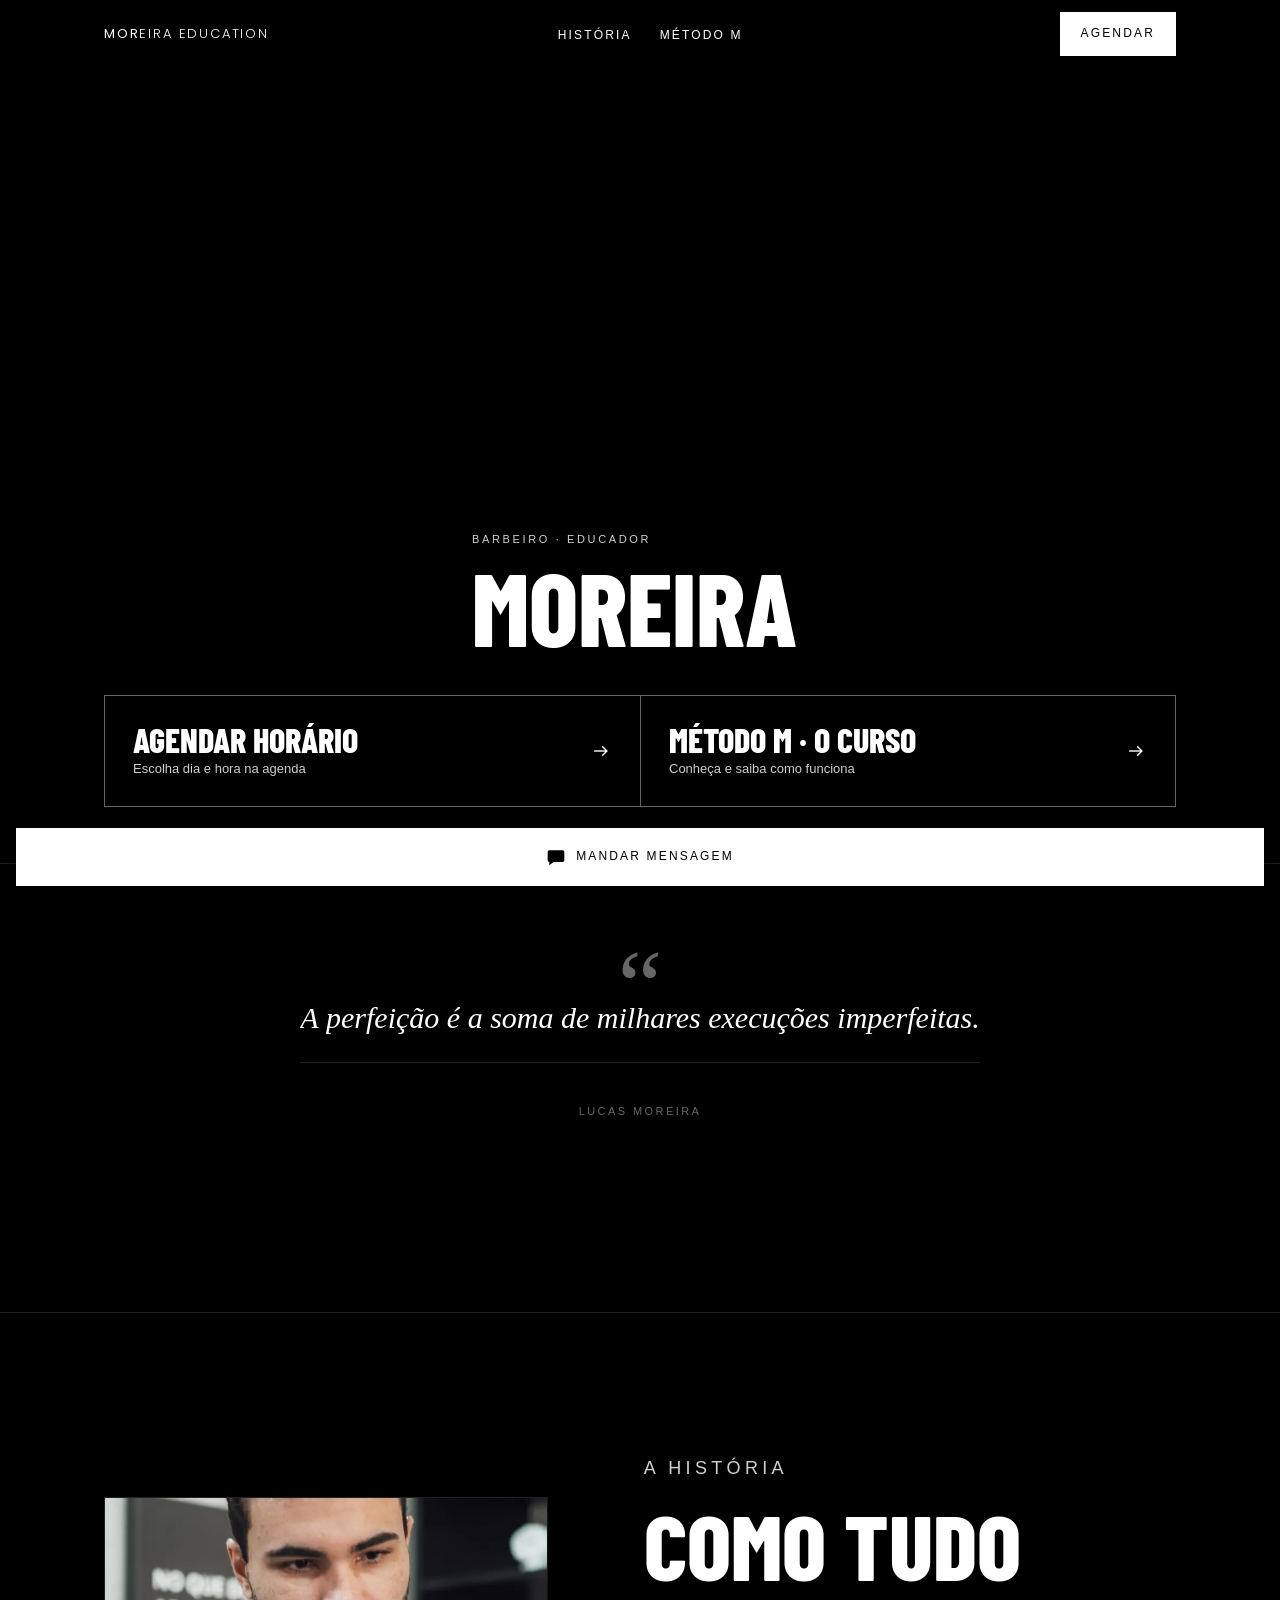
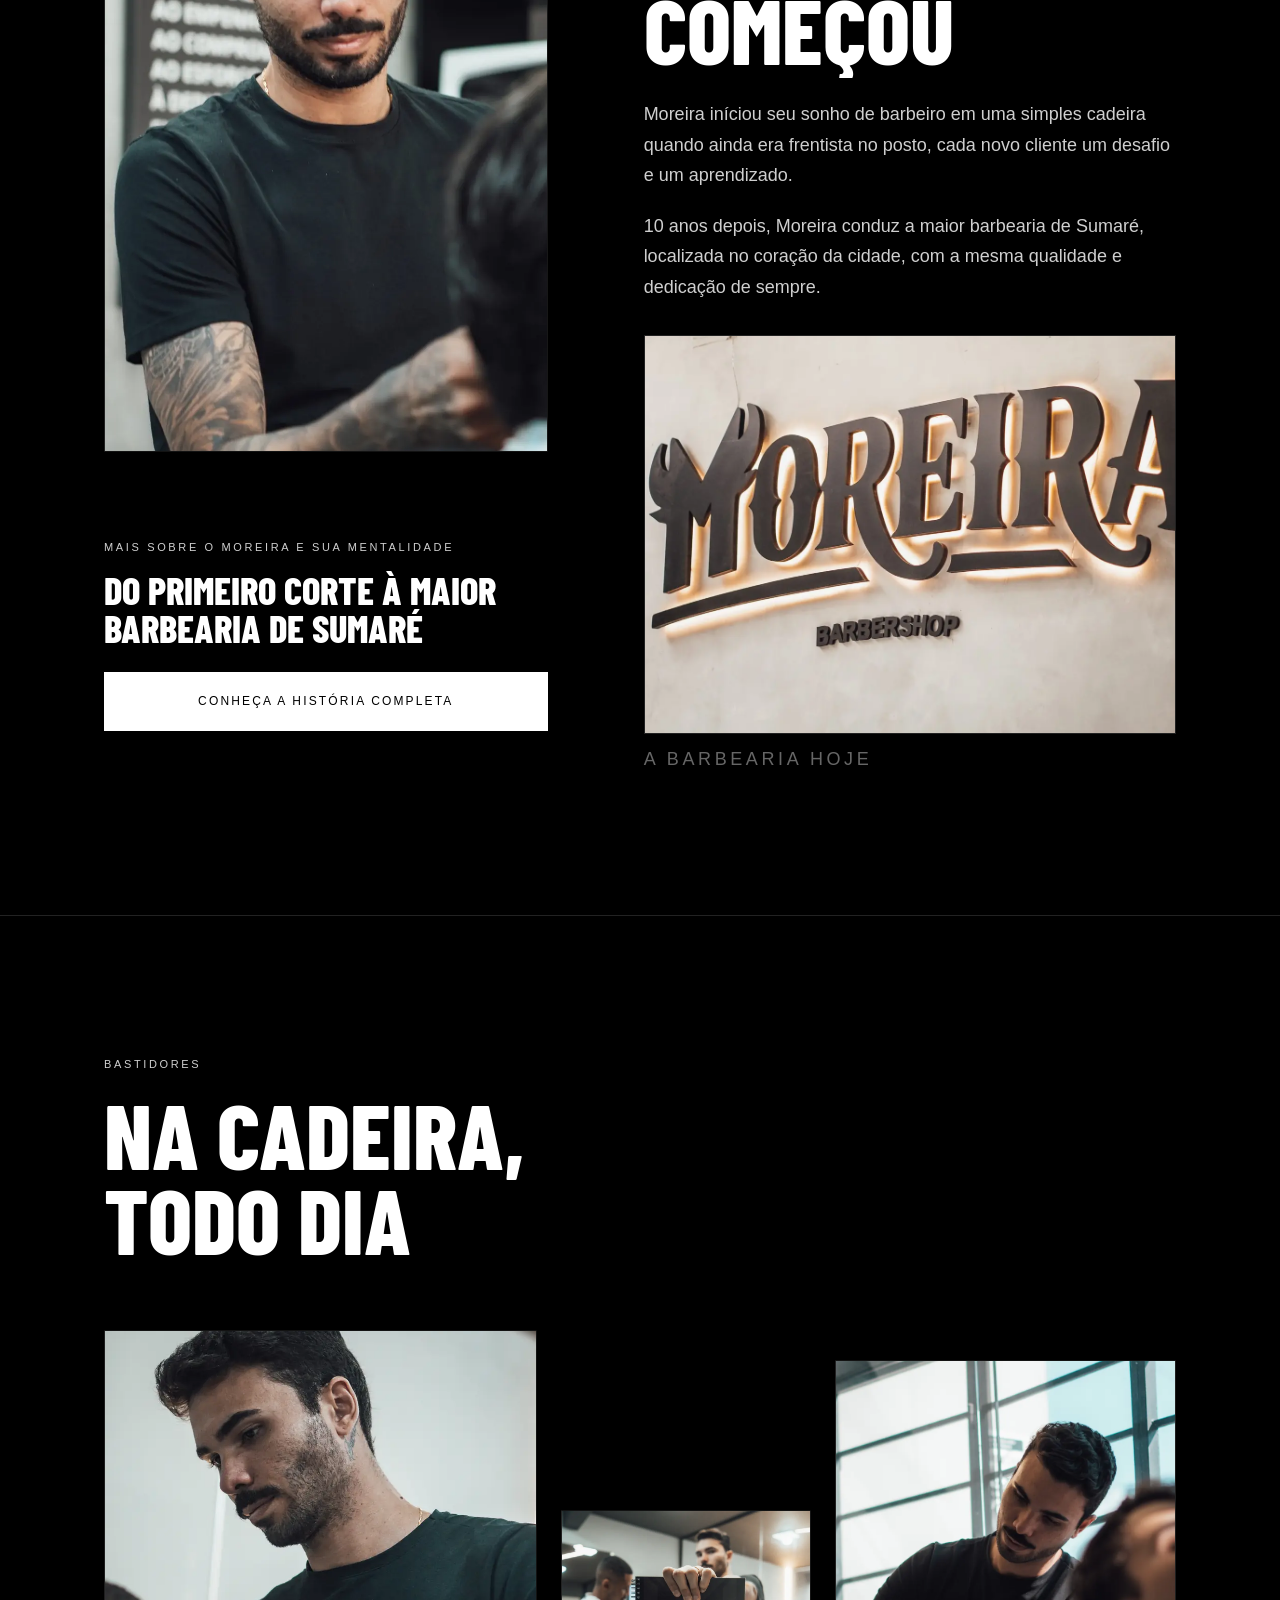
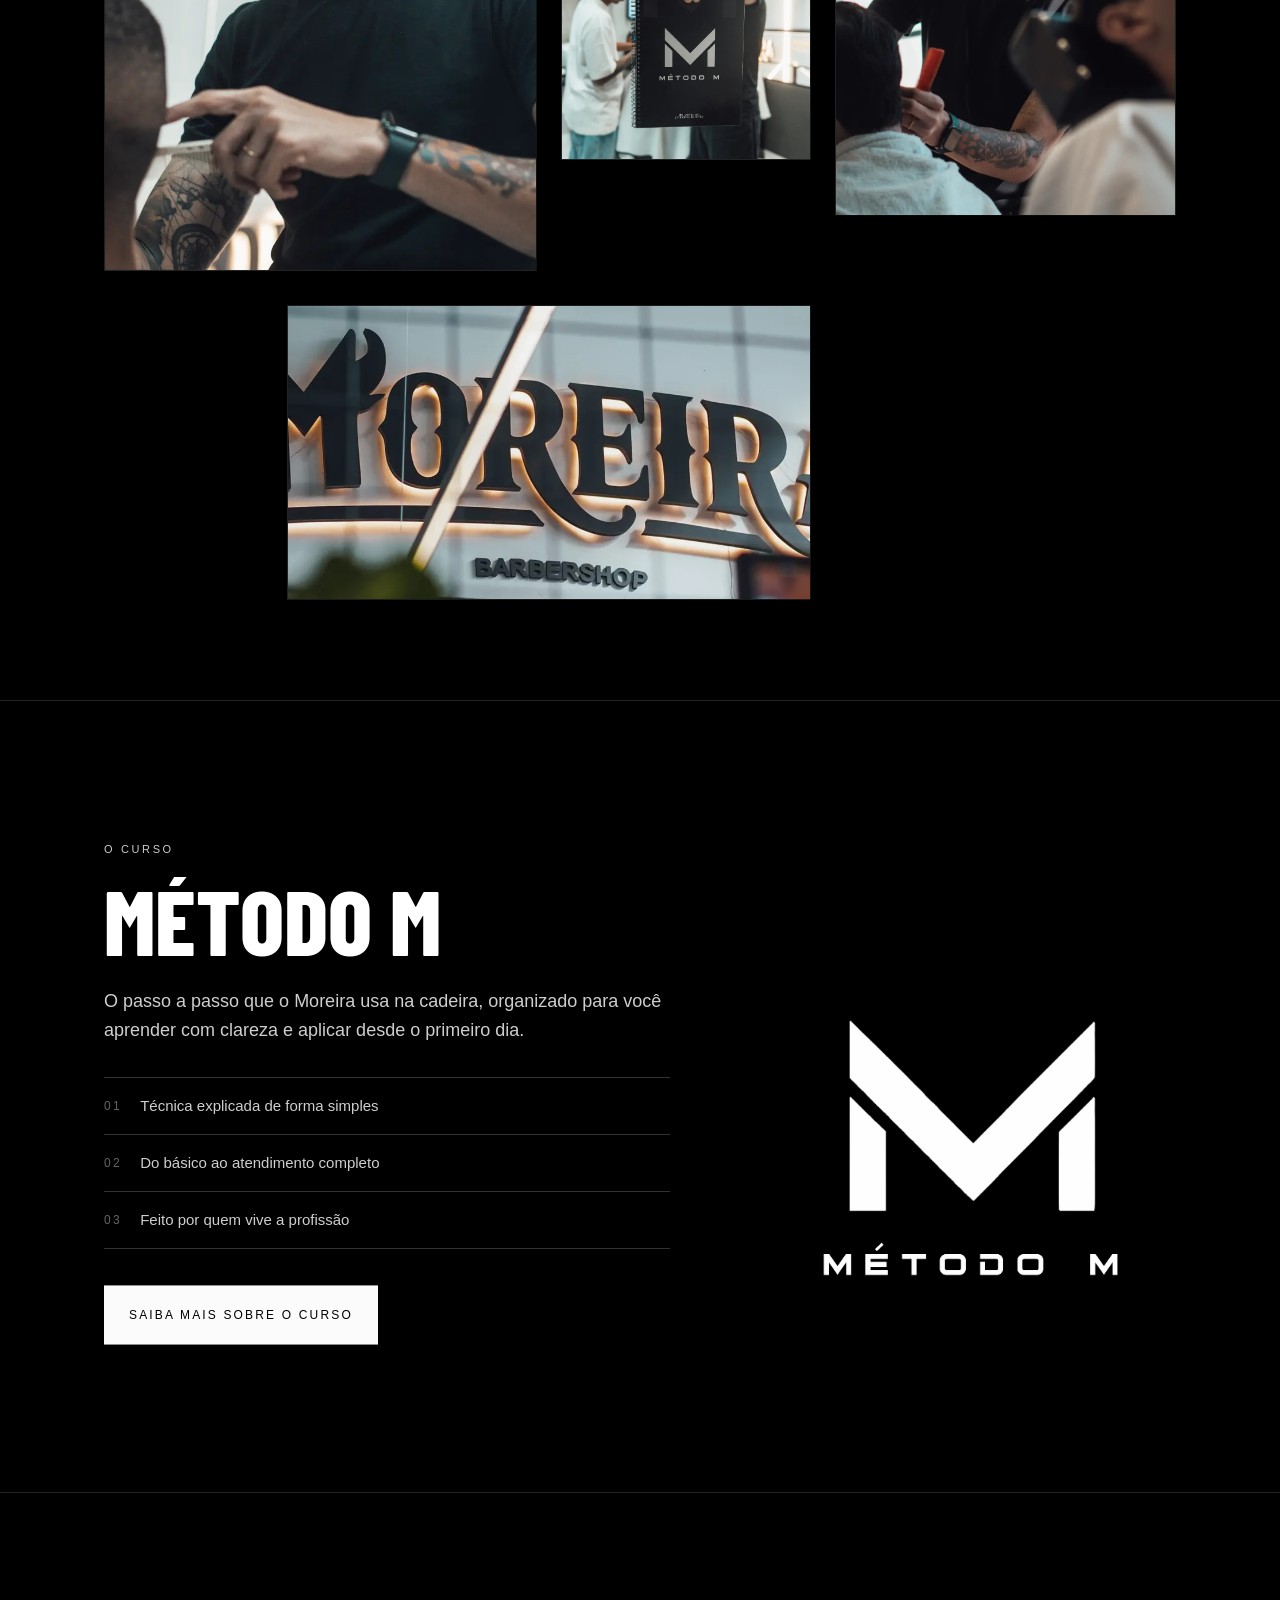
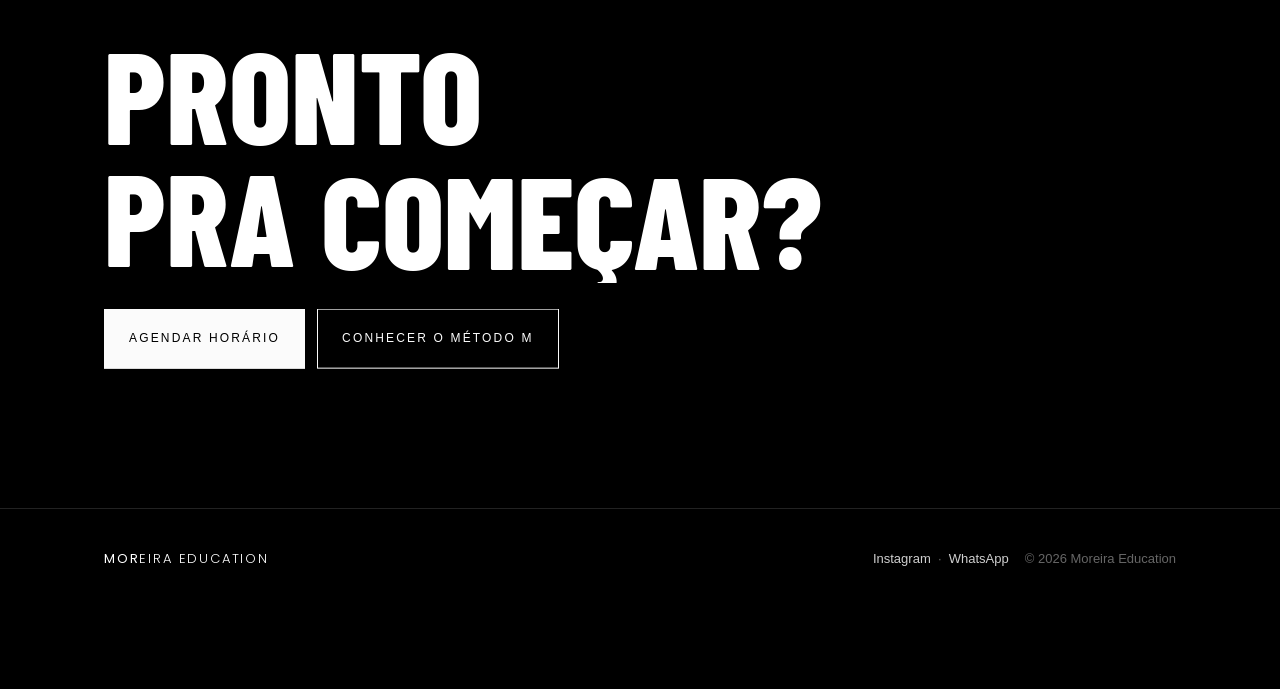
==== commit 694fba17: "Add favicon link to index.html" ====
--- a/index.html
+++ b/index.html
@@ -6,6 +6,7 @@
     <meta name="viewport" content="width=device-width, initial-scale=1, viewport-fit=cover">
     <title>Moreira · Barbeiro e Método M</title>
     <link rel="preconnect" href="https://fonts.googleapis.com">
+    <link rel="icon" type="image/png" href="img/logo-branco.webp">
     <link rel="preconnect" href="https://fonts.gstatic.com" crossorigin>
     <link rel="stylesheet"
         href="https://fonts.googleapis.com/css2?family=Material+Symbols+Outlined:opsz,wght,FILL,GRAD@24,400,0,0&icon_names=arrow_right_alt" />
@@ -143,4 +144,4 @@
     <script src="fx.js"></script>
 </body>
 
-</html>+</html>
